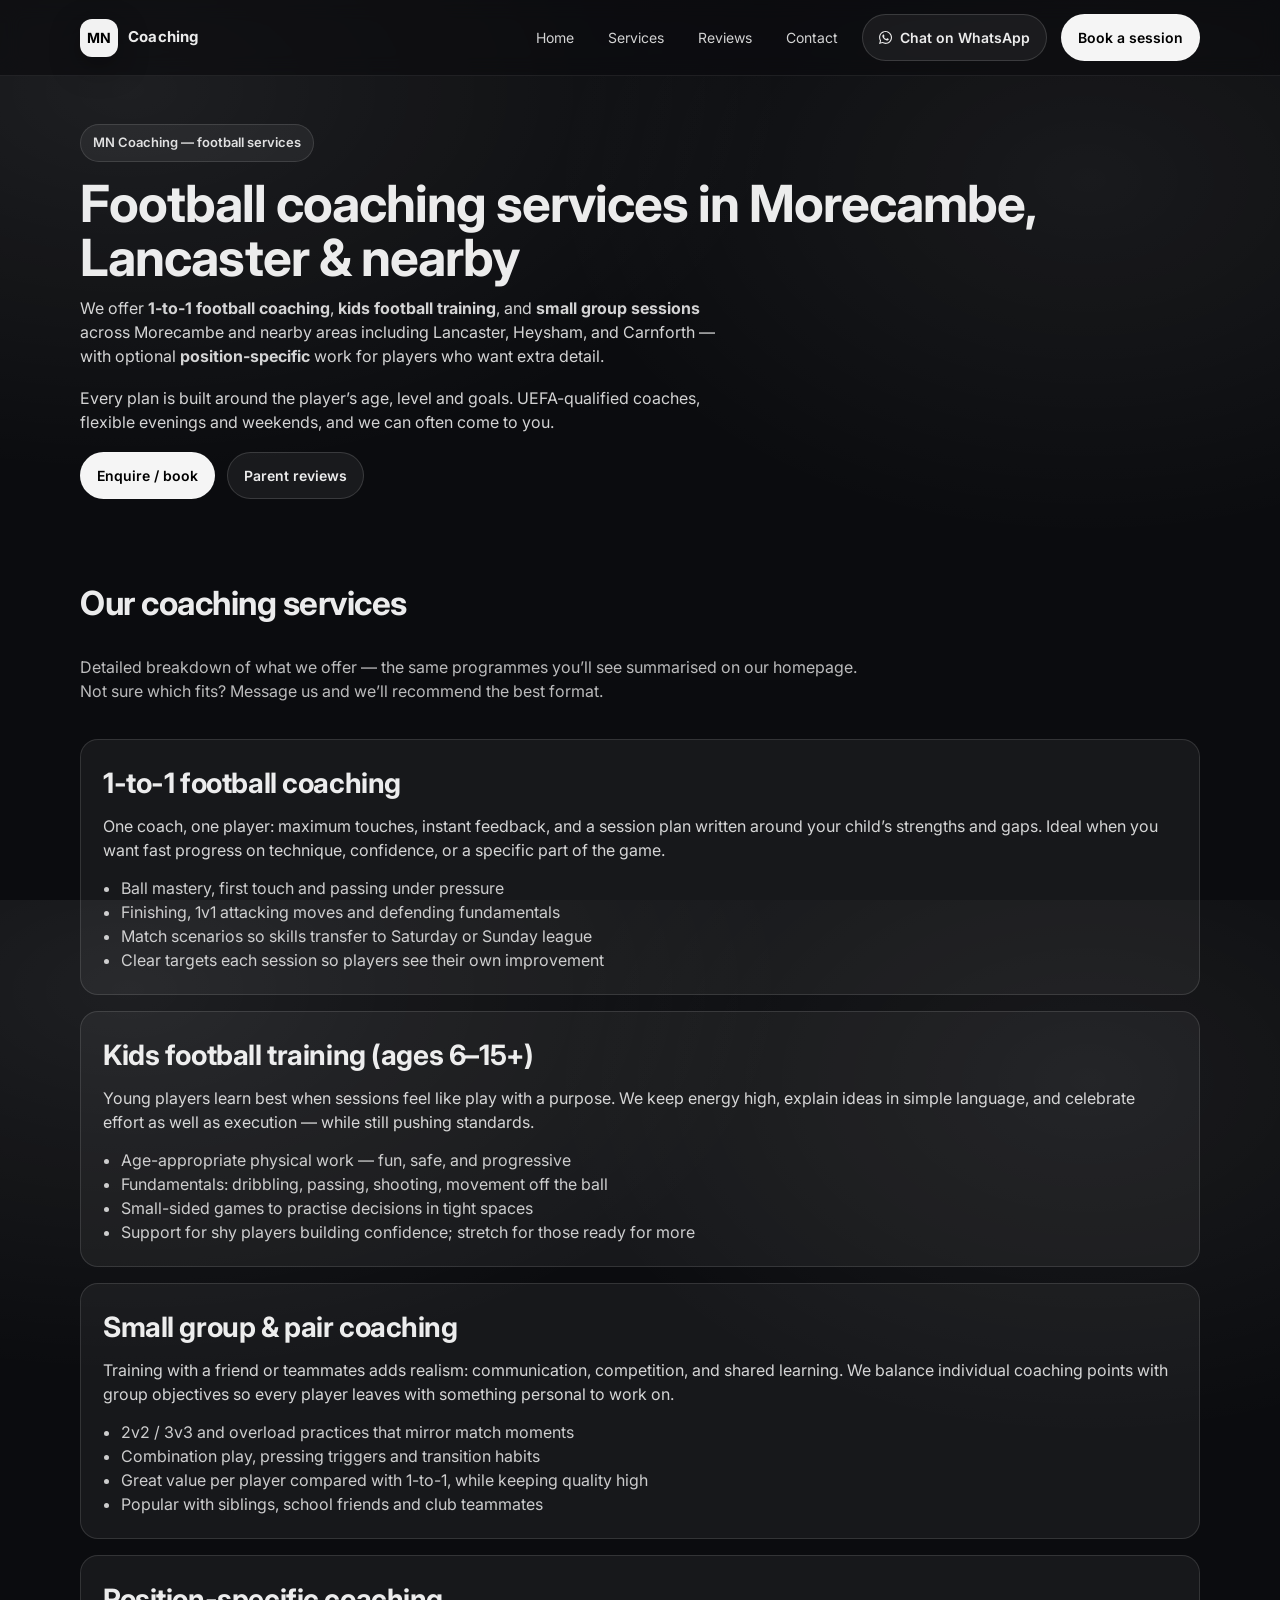
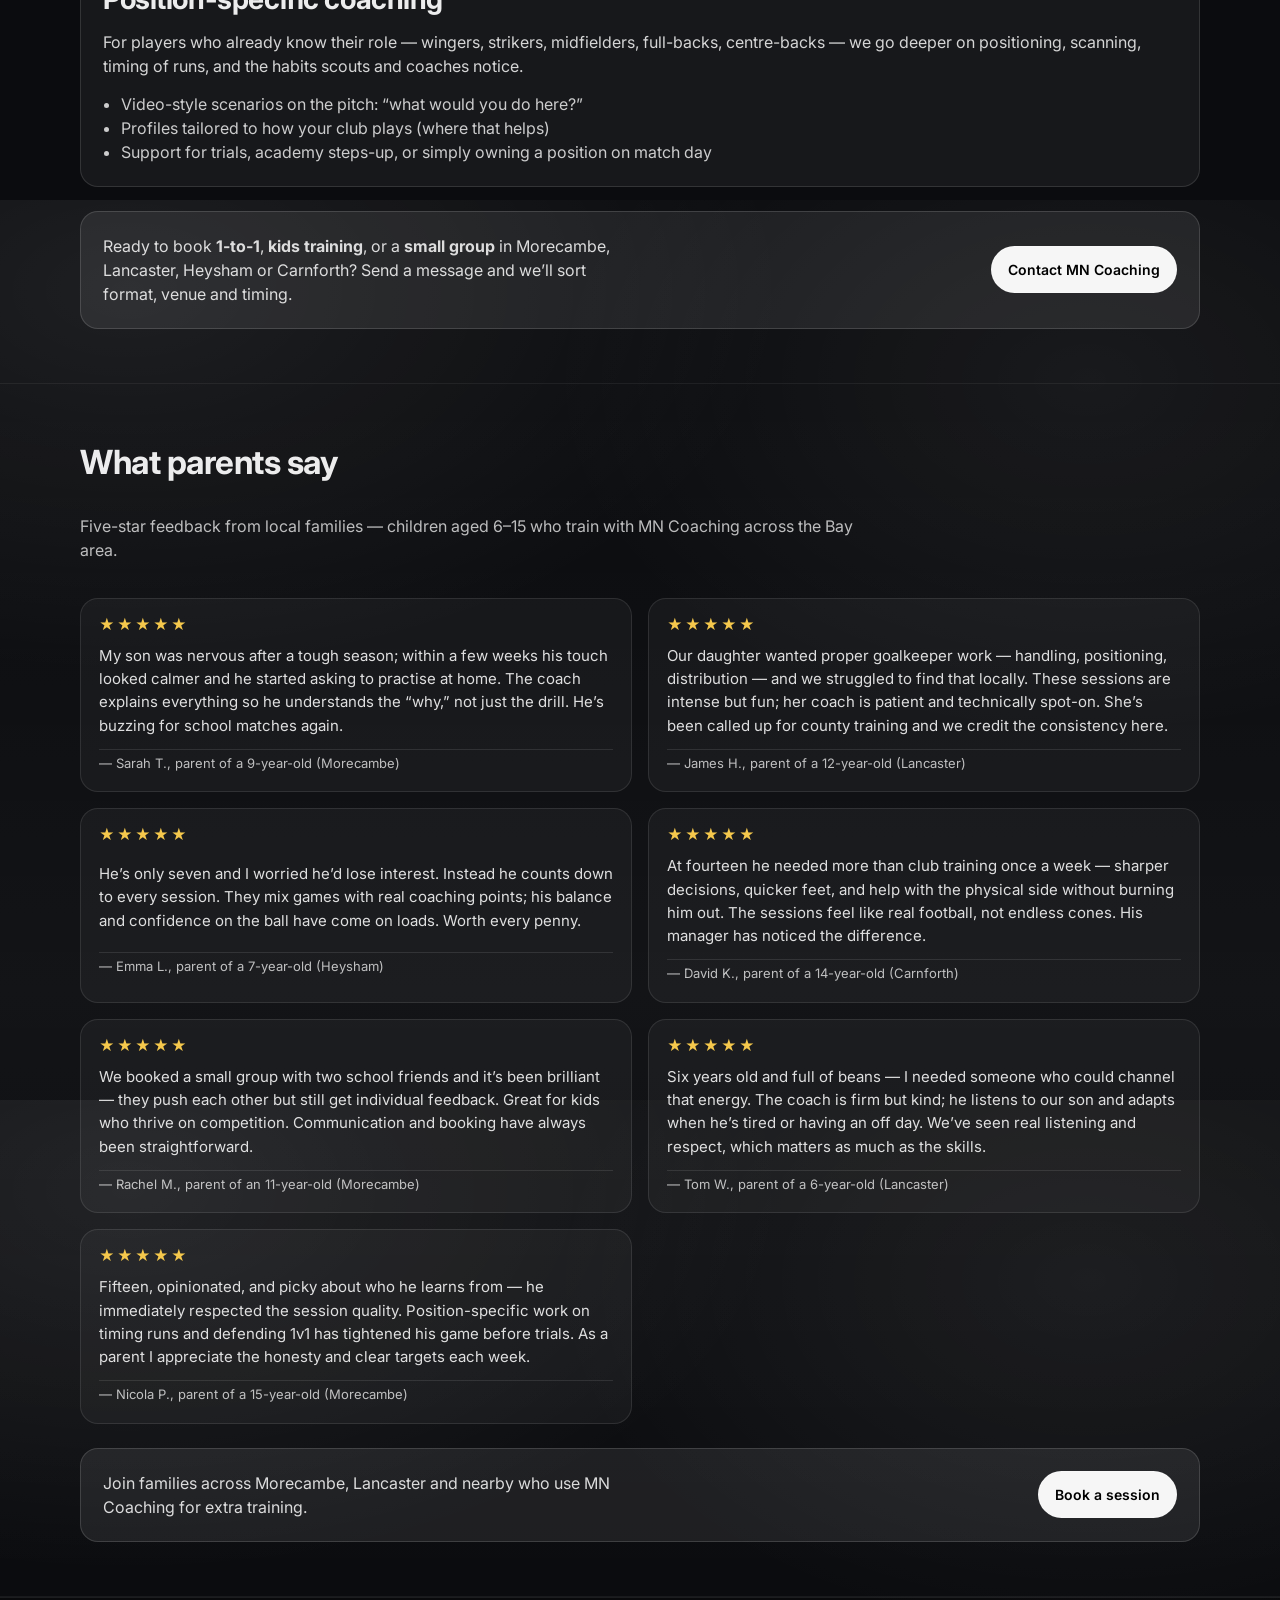
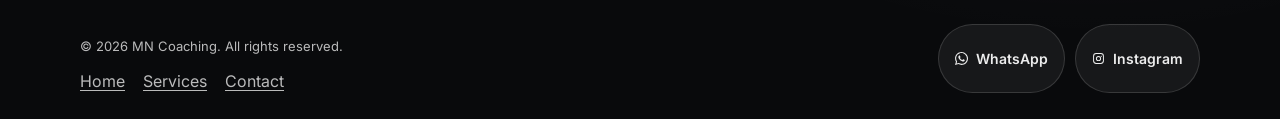
==== services.html @ f40306f7 "Add Google Ads gtag (AW-753350256) to all pages Made-with: Cursor" ====
<!doctype html>
<html lang="en-GB">
  <head>
    <meta charset="UTF-8" />
    <meta name="viewport" content="width=device-width, initial-scale=1" />
    <!-- Google tag (gtag.js) — Google Ads AW-753350256 -->
    <script async src="https://www.googletagmanager.com/gtag/js?id=AW-753350256"></script>
    <script>
      window.dataLayer = window.dataLayer || [];
      function gtag() {
        dataLayer.push(arguments);
      }
      gtag("js", new Date());
      gtag("config", "AW-753350256");
    </script>
    <title>Football Coaching Services | 1-to-1, Kids &amp; Groups | Morecambe &amp; Lancaster | MN Coaching</title>
    <meta
      name="description"
      content="MN Coaching services: 1-to-1 football coaching, kids training, small groups and position-specific sessions in Morecambe, Lancaster, Heysham &amp; Carnforth. UEFA-qualified coaches. Book today."
    />
    <meta name="robots" content="index, follow, max-image-preview:large, max-snippet:-1, max-video-preview:-1" />
    <meta name="author" content="MN Coaching" />
    <meta name="theme-color" content="#0a0a0a" />

    <link rel="canonical" href="https://mncoaching.co.uk/services.html" />

    <meta property="og:type" content="website" />
    <meta property="og:locale" content="en_GB" />
    <meta property="og:site_name" content="MN Coaching" />
    <meta property="og:url" content="https://mncoaching.co.uk/services.html" />
    <meta
      property="og:title"
      content="Football Coaching Services | MN Coaching | Morecambe &amp; Lancaster"
    />
    <meta
      property="og:description"
      content="1-to-1 sessions, kids football training, small groups &amp; position-specific coaching across Lancashire’s Bay area. See services and parent reviews."
    />

    <meta name="twitter:card" content="summary" />
    <meta name="twitter:title" content="Football Coaching Services | MN Coaching" />
    <meta
      name="twitter:description"
      content="Kids coaching, 1-to-1 and group sessions in Morecambe, Lancaster &amp; nearby. Read parent reviews and book."
    />

    <script type="application/ld+json">
      {
        "@context": "https://schema.org",
        "@graph": [
          {
            "@type": "WebSite",
            "@id": "https://mncoaching.co.uk/#website",
            "url": "https://mncoaching.co.uk/",
            "name": "MN Coaching"
          },
          {
            "@type": "WebPage",
            "@id": "https://mncoaching.co.uk/services.html#webpage",
            "url": "https://mncoaching.co.uk/services.html",
            "name": "Football coaching services — MN Coaching",
            "description": "1-to-1 football coaching, kids football training, small group sessions and position-specific development in Morecambe, Lancaster, Heysham, Carnforth and surrounding areas.",
            "isPartOf": { "@id": "https://mncoaching.co.uk/#website" },
            "inLanguage": "en-GB"
          },
          {
            "@type": "BreadcrumbList",
            "@id": "https://mncoaching.co.uk/services.html#breadcrumb",
            "itemListElement": [
              {
                "@type": "ListItem",
                "position": 1,
                "name": "Home",
                "item": "https://mncoaching.co.uk/"
              },
              {
                "@type": "ListItem",
                "position": 2,
                "name": "Services",
                "item": "https://mncoaching.co.uk/services.html"
              }
            ]
          },
          {
            "@type": "ItemList",
            "@id": "https://mncoaching.co.uk/services.html#services-list",
            "name": "MN Coaching football services",
            "itemListElement": [
              {
                "@type": "ListItem",
                "position": 1,
                "item": {
                  "@type": "Service",
                  "name": "1-to-1 football coaching",
                  "description": "Individual sessions focused on technique, confidence and match impact for young players.",
                  "provider": { "@id": "https://mncoaching.co.uk/#localbusiness" },
                  "areaServed": "Morecambe, Lancaster, Heysham, Carnforth and Lancashire"
                }
              },
              {
                "@type": "ListItem",
                "position": 2,
                "item": {
                  "@type": "Service",
                  "name": "Kids football training",
                  "description": "Age-appropriate coaching for children, building fundamentals in a positive environment.",
                  "provider": { "@id": "https://mncoaching.co.uk/#localbusiness" },
                  "areaServed": "Morecambe, Lancaster, Heysham, Carnforth and Lancashire"
                }
              },
              {
                "@type": "ListItem",
                "position": 3,
                "item": {
                  "@type": "Service",
                  "name": "Small group football coaching",
                  "description": "Pairs and small groups for game-realistic practice and shared learning.",
                  "provider": { "@id": "https://mncoaching.co.uk/#localbusiness" },
                  "areaServed": "Morecambe, Lancaster, Heysham, Carnforth and Lancashire"
                }
              },
              {
                "@type": "ListItem",
                "position": 4,
                "item": {
                  "@type": "Service",
                  "name": "Position-specific football coaching",
                  "description": "Focused development for wingers, strikers, midfielders, defenders and full-backs.",
                  "provider": { "@id": "https://mncoaching.co.uk/#localbusiness" },
                  "areaServed": "Morecambe, Lancaster, Heysham, Carnforth and Lancashire"
                }
              }
            ]
          },
          {
            "@type": "LocalBusiness",
            "@id": "https://mncoaching.co.uk/#localbusiness",
            "name": "MN Coaching",
            "url": "https://mncoaching.co.uk/",
            "telephone": "+447943869697"
          }
        ]
      }
    </script>

    <link rel="preconnect" href="https://fonts.googleapis.com" />
    <link rel="preconnect" href="https://fonts.gstatic.com" crossorigin />
    <link
      href="https://fonts.googleapis.com/css2?family=Inter:wght@400;500;600;700&display=swap"
      rel="stylesheet"
    />

    <link rel="stylesheet" href="./styles.css" />
    <link rel="icon" href="data:," />
  </head>
  <body>
    <a class="skip-link" href="#main">Skip to content</a>

    <header class="site-header" data-header>
      <div class="container header-inner">
        <a class="brand" href="index.html" aria-label="MN Coaching home">
          <span class="brand-mark" aria-hidden="true">MN</span>
          <span class="brand-text">Coaching</span>
        </a>

        <nav class="nav" aria-label="Primary">
          <button
            class="nav-toggle"
            type="button"
            aria-controls="primary-nav"
            aria-expanded="false"
            data-nav-toggle
          >
            <span class="nav-toggle-label">Menu</span>
            <span class="nav-toggle-icon" aria-hidden="true"></span>
          </button>

          <div class="nav-panel" id="primary-nav" data-nav-panel>
            <a class="nav-link" href="index.html">Home</a>
            <a class="nav-link" href="#service-one-to-one">Services</a>
            <a class="nav-link" href="#parent-reviews">Reviews</a>
            <a class="nav-link" href="index.html#contact">Contact</a>
            <a
              class="btn btn-ghost btn-icon"
              href="https://wa.me/447943869697"
              target="_blank"
              rel="noopener noreferrer"
              aria-label="Chat on WhatsApp"
            >
              <svg class="icon" viewBox="0 0 24 24" aria-hidden="true" focusable="false">
                <path
                  d="M20.52 3.49A11.86 11.86 0 0 0 12.07 0C5.49 0 .14 5.35.14 11.93c0 2.1.55 4.16 1.6 5.97L0 24l6.27-1.64a11.9 11.9 0 0 0 5.8 1.49h.01c6.58 0 11.93-5.35 11.93-11.93 0-3.19-1.24-6.18-3.49-8.43zm-8.45 18.35h-.01a9.9 9.9 0 0 1-5.04-1.38l-.36-.21-3.72.97.99-3.63-.23-.37a9.9 9.9 0 0 1-1.52-5.28C2.18 6.45 6.6 2.03 12.07 2.03c2.64 0 5.13 1.03 6.99 2.9a9.82 9.82 0 0 1 2.9 7c0 5.47-4.42 9.91-9.89 9.91zm5.43-7.45c-.3-.15-1.77-.87-2.04-.97-.27-.1-.46-.15-.66.15-.2.3-.76.97-.93 1.17-.17.2-.35.22-.65.07-.3-.15-1.24-.46-2.37-1.48-.88-.78-1.47-1.74-1.65-2.03-.17-.3-.02-.46.13-.61.13-.13.3-.35.45-.52.15-.17.2-.3.3-.5.1-.2.05-.37-.02-.52-.07-.15-.66-1.58-.9-2.17-.24-.57-.48-.49-.66-.49h-.56c-.2 0-.52.07-.79.37-.27.3-1.03 1-1.03 2.43 0 1.43 1.05 2.82 1.19 3.02.15.2 2.05 3.13 4.95 4.39.69.3 1.23.48 1.65.61.69.22 1.31.19 1.8.11.55-.08 1.77-.72 2.02-1.42.25-.7.25-1.29.17-1.42-.07-.13-.27-.2-.57-.35z"
                  fill="currentColor"
                />
              </svg>
              Chat on WhatsApp
            </a>
            <a class="btn btn-primary nav-cta" href="index.html#contact">Book a session</a>
          </div>
        </nav>
      </div>
    </header>

    <main id="main">
      <div class="page-hero" id="top">
        <div class="container">
          <p class="eyebrow">MN Coaching — football services</p>
          <h1>Football coaching services in Morecambe, Lancaster &amp; nearby</h1>
          <p class="lead">
            We offer <strong>1-to-1 football coaching</strong>, <strong>kids football training</strong>, and
            <strong>small group sessions</strong> across Morecambe and nearby areas including Lancaster, Heysham, and
            Carnforth — with optional <strong>position-specific</strong> work for players who want extra detail.
          </p>
          <p class="lead">
            Every plan is built around the player’s age, level and goals. UEFA-qualified coaches, flexible evenings and
            weekends, and we can often come to you.
          </p>
          <div class="hero-actions">
            <a class="btn btn-primary" href="index.html#contact">Enquire / book</a>
            <a class="btn btn-ghost" href="#parent-reviews">Parent reviews</a>
          </div>
        </div>
      </div>

      <section class="section" aria-labelledby="services-heading">
        <div class="container">
          <div class="section-head">
            <h2 id="services-heading">Our coaching services</h2>
            <p class="muted">
              Detailed breakdown of what we offer — the same programmes you’ll see summarised on our
              <a href="index.html">homepage</a>. Not sure which fits? Message us and we’ll recommend the best format.
            </p>
          </div>

          <article class="service-detail" id="service-one-to-one">
            <h2>1-to-1 football coaching</h2>
            <p class="lede">
              One coach, one player: maximum touches, instant feedback, and a session plan written around your child’s
              strengths and gaps. Ideal when you want fast progress on technique, confidence, or a specific part of the
              game.
            </p>
            <ul class="bullets">
              <li>Ball mastery, first touch and passing under pressure</li>
              <li>Finishing, 1v1 attacking moves and defending fundamentals</li>
              <li>Match scenarios so skills transfer to Saturday or Sunday league</li>
              <li>Clear targets each session so players see their own improvement</li>
            </ul>
          </article>

          <article class="service-detail" id="service-kids">
            <h2>Kids football training (ages 6–15+)</h2>
            <p class="lede">
              Young players learn best when sessions feel like play with a purpose. We keep energy high, explain ideas in
              simple language, and celebrate effort as well as execution — while still pushing standards.
            </p>
            <ul class="bullets">
              <li>Age-appropriate physical work — fun, safe, and progressive</li>
              <li>Fundamentals: dribbling, passing, shooting, movement off the ball</li>
              <li>Small-sided games to practise decisions in tight spaces</li>
              <li>Support for shy players building confidence; stretch for those ready for more</li>
            </ul>
          </article>

          <article class="service-detail" id="service-groups">
            <h2>Small group &amp; pair coaching</h2>
            <p class="lede">
              Training with a friend or teammates adds realism: communication, competition, and shared learning. We
              balance individual coaching points with group objectives so every player leaves with something personal to
              work on.
            </p>
            <ul class="bullets">
              <li>2v2 / 3v3 and overload practices that mirror match moments</li>
              <li>Combination play, pressing triggers and transition habits</li>
              <li>Great value per player compared with 1-to-1, while keeping quality high</li>
              <li>Popular with siblings, school friends and club teammates</li>
            </ul>
          </article>

          <article class="service-detail" id="service-position">
            <h2>Position-specific coaching</h2>
            <p class="lede">
              For players who already know their role — wingers, strikers, midfielders, full-backs, centre-backs — we go
              deeper on positioning, scanning, timing of runs, and the habits scouts and coaches notice.
            </p>
            <ul class="bullets">
              <li>Video-style scenarios on the pitch: “what would you do here?”</li>
              <li>Profiles tailored to how your club plays (where that helps)</li>
              <li>Support for trials, academy steps-up, or simply owning a position on match day</li>
            </ul>
          </article>

          <div class="cta-banner">
            <p>
              Ready to book <strong>1-to-1</strong>, <strong>kids training</strong>, or a <strong>small group</strong> in
              Morecambe, Lancaster, Heysham or Carnforth? Send a message and we’ll sort format, venue and timing.
            </p>
            <a class="btn btn-primary" href="index.html#contact">Contact MN Coaching</a>
          </div>
        </div>
      </section>

      <section class="section section-alt" id="parent-reviews" aria-labelledby="reviews-heading">
        <div class="container">
          <div class="section-head">
            <h2 id="reviews-heading">What parents say</h2>
            <p class="muted">
              Five-star feedback from local families — children aged 6–15 who train with MN Coaching across the Bay area.
            </p>
          </div>

          <div class="review-grid">
            <blockquote class="review-card">
              <p class="stars" aria-label="5 out of 5 stars">★★★★★</p>
              <p class="review-text">
                My son was nervous after a tough season; within a few weeks his touch looked calmer and he started asking
                to practise at home. The coach explains everything so he understands the “why,” not just the drill.
                He’s buzzing for school matches again.
              </p>
              <footer>— Sarah T., parent of a 9-year-old (Morecambe)</footer>
            </blockquote>

            <blockquote class="review-card">
              <p class="stars" aria-label="5 out of 5 stars">★★★★★</p>
              <p class="review-text">
                Our daughter wanted proper goalkeeper work — handling, positioning, distribution — and we struggled to
                find that locally. These sessions are intense but fun; her coach is patient and technically spot-on.
                She’s been called up for county training and we credit the consistency here.
              </p>
              <footer>— James H., parent of a 12-year-old (Lancaster)</footer>
            </blockquote>

            <blockquote class="review-card">
              <p class="stars" aria-label="5 out of 5 stars">★★★★★</p>
              <p class="review-text">
                He’s only seven and I worried he’d lose interest. Instead he counts down to every session. They mix games
                with real coaching points; his balance and confidence on the ball have come on loads. Worth every penny.
              </p>
              <footer>— Emma L., parent of a 7-year-old (Heysham)</footer>
            </blockquote>

            <blockquote class="review-card">
              <p class="stars" aria-label="5 out of 5 stars">★★★★★</p>
              <p class="review-text">
                At fourteen he needed more than club training once a week — sharper decisions, quicker feet, and help
                with the physical side without burning him out. The sessions feel like real football, not endless cones.
                His manager has noticed the difference.
              </p>
              <footer>— David K., parent of a 14-year-old (Carnforth)</footer>
            </blockquote>

            <blockquote class="review-card">
              <p class="stars" aria-label="5 out of 5 stars">★★★★★</p>
              <p class="review-text">
                We booked a small group with two school friends and it’s been brilliant — they push each other but still
                get individual feedback. Great for kids who thrive on competition. Communication and booking have always
                been straightforward.
              </p>
              <footer>— Rachel M., parent of an 11-year-old (Morecambe)</footer>
            </blockquote>

            <blockquote class="review-card">
              <p class="stars" aria-label="5 out of 5 stars">★★★★★</p>
              <p class="review-text">
                Six years old and full of beans — I needed someone who could channel that energy. The coach is firm but
                kind; he listens to our son and adapts when he’s tired or having an off day. We’ve seen real listening
                and respect, which matters as much as the skills.
              </p>
              <footer>— Tom W., parent of a 6-year-old (Lancaster)</footer>
            </blockquote>

            <blockquote class="review-card">
              <p class="stars" aria-label="5 out of 5 stars">★★★★★</p>
              <p class="review-text">
                Fifteen, opinionated, and picky about who he learns from — he immediately respected the session quality.
                Position-specific work on timing runs and defending 1v1 has tightened his game before trials. As a parent
                I appreciate the honesty and clear targets each week.
              </p>
              <footer>— Nicola P., parent of a 15-year-old (Morecambe)</footer>
            </blockquote>
          </div>

          <div class="cta-banner">
            <p>Join families across Morecambe, Lancaster and nearby who use MN Coaching for extra training.</p>
            <a class="btn btn-primary" href="index.html#contact">Book a session</a>
          </div>
        </div>
      </section>
    </main>

    <footer class="site-footer">
      <div class="container footer-inner">
        <div>
          <p class="small muted">© <span id="year"></span> MN Coaching. All rights reserved.</p>
          <nav class="footer-links" aria-label="Footer">
            <a href="index.html">Home</a>
            <a href="services.html">Services</a>
            <a href="index.html#contact">Contact</a>
          </nav>
        </div>
        <div class="footer-social">
          <a
            class="btn btn-ghost btn-icon"
            href="https://wa.me/447943869697"
            target="_blank"
            rel="noopener noreferrer"
            aria-label="Message MN Coaching on WhatsApp"
          >
            <svg class="icon" viewBox="0 0 24 24" aria-hidden="true" focusable="false">
              <path
                d="M20.52 3.49A11.86 11.86 0 0 0 12.07 0C5.49 0 .14 5.35.14 11.93c0 2.1.55 4.16 1.6 5.97L0 24l6.27-1.64a11.9 11.9 0 0 0 5.8 1.49h.01c6.58 0 11.93-5.35 11.93-11.93 0-3.19-1.24-6.18-3.49-8.43zm-8.45 18.35h-.01a9.9 9.9 0 0 1-5.04-1.38l-.36-.21-3.72.97.99-3.63-.23-.37a9.9 9.9 0 0 1-1.52-5.28C2.18 6.45 6.6 2.03 12.07 2.03c2.64 0 5.13 1.03 6.99 2.9a9.82 9.82 0 0 1 2.9 7c0 5.47-4.42 9.91-9.89 9.91zm5.43-7.45c-.3-.15-1.77-.87-2.04-.97-.27-.1-.46-.15-.66.15-.2.3-.76.97-.93 1.17-.17.2-.35.22-.65.07-.3-.15-1.24-.46-2.37-1.48-.88-.78-1.47-1.74-1.65-2.03-.17-.3-.02-.46.13-.61.13-.13.3-.35.45-.52.15-.17.2-.3.3-.5.1-.2.05-.37-.02-.52-.07-.15-.66-1.58-.9-2.17-.24-.57-.48-.49-.66-.49h-.56c-.2 0-.52.07-.79.37-.27.3-1.03 1-1.03 2.43 0 1.43 1.05 2.82 1.19 3.02.15.2 2.05 3.13 4.95 4.39.69.3 1.23.48 1.65.61.69.22 1.31.19 1.8.11.55-.08 1.77-.72 2.02-1.42.25-.7.25-1.29.17-1.42-.07-.13-.27-.2-.57-.35z"
                fill="currentColor"
              />
            </svg>
            WhatsApp
          </a>
          <a
            class="btn btn-ghost btn-icon"
            href="https://instagram.com/MN_Football_coaching"
            target="_blank"
            rel="noopener noreferrer"
            aria-label="View MN Coaching Instagram profile"
          >
            <svg class="icon" viewBox="0 0 24 24" aria-hidden="true" focusable="false">
              <path
                d="M7.75 2h8.5A5.76 5.76 0 0 1 22 7.75v8.5A5.76 5.76 0 0 1 16.25 22h-8.5A5.76 5.76 0 0 1 2 16.25v-8.5A5.76 5.76 0 0 1 7.75 2zm0 1.8A3.95 3.95 0 0 0 3.8 7.75v8.5a3.95 3.95 0 0 0 3.95 3.95h8.5a3.95 3.95 0 0 0 3.95-3.95v-8.5a3.95 3.95 0 0 0-3.95-3.95h-8.5zM12 7.2A4.8 4.8 0 1 1 7.2 12 4.81 4.81 0 0 1 12 7.2zm0 1.8A3 3 0 1 0 15 12a3 3 0 0 0-3-3zm5.22-2.3a1.14 1.14 0 1 1-1.14 1.14 1.14 1.14 0 0 1 1.14-1.14z"
                fill="currentColor"
              />
            </svg>
            Instagram
          </a>
        </div>
      </div>
    </footer>

    <script src="./script.js" defer></script>
  </body>
</html>
---- styles.css ----
/* MN Coaching - modern black/white UI */

:root {
  --bg: #0b0c0f;
  --panel: rgba(255, 255, 255, 0.06);
  --panel-2: rgba(255, 255, 255, 0.08);
  --text: rgba(255, 255, 255, 0.92);
  --muted: rgba(255, 255, 255, 0.72);
  --soft: rgba(255, 255, 255, 0.12);
  --hard: rgba(255, 255, 255, 0.18);
  --shadow: 0 18px 55px rgba(0, 0, 0, 0.45);
  --radius: 18px;
  --radius-sm: 12px;
  --container: 1120px;
  --ring: 0 0 0 4px rgba(255, 255, 255, 0.16);
}

*,
*::before,
*::after {
  box-sizing: border-box;
}

html,
body {
  height: 100%;
}

body {
  margin: 0;
  font-family: Inter, system-ui, -apple-system, Segoe UI, Roboto, Arial, sans-serif;
  color: var(--text);
  background: radial-gradient(1200px 700px at 10% 10%, rgba(255, 255, 255, 0.08), transparent 55%),
    radial-gradient(900px 600px at 85% 20%, rgba(255, 255, 255, 0.06), transparent 60%), var(--bg);
  line-height: 1.5;
}

a {
  color: inherit;
  text-decoration: none;
}

.container {
  width: min(var(--container), calc(100% - 40px));
  margin: 0 auto;
}

.skip-link {
  position: absolute;
  left: -9999px;
  top: 10px;
  padding: 10px 12px;
  border-radius: 10px;
  background: #fff;
  color: #000;
  z-index: 999;
}
.skip-link:focus {
  left: 12px;
}

.site-header {
  position: sticky;
  top: 0;
  z-index: 50;
  backdrop-filter: blur(10px);
  background: rgba(11, 12, 15, 0.65);
  border-bottom: 1px solid rgba(255, 255, 255, 0.08);
}

.header-inner {
  display: flex;
  align-items: center;
  justify-content: space-between;
  gap: 16px;
  padding: 14px 0;
}

.brand {
  display: inline-flex;
  align-items: center;
  gap: 10px;
  font-weight: 700;
  letter-spacing: 0.2px;
}

.brand-mark {
  display: grid;
  place-items: center;
  width: 38px;
  height: 38px;
  border-radius: 12px;
  background: rgba(255, 255, 255, 0.95);
  color: #000;
  font-size: 14px;
  box-shadow: 0 10px 30px rgba(0, 0, 0, 0.35);
}

.brand-text {
  font-size: 15px;
  color: rgba(255, 255, 255, 0.92);
}

.nav {
  display: flex;
  align-items: center;
  gap: 12px;
}

.nav-toggle {
  display: none;
  align-items: center;
  justify-content: center;
  gap: 10px;
  border: 1px solid rgba(255, 255, 255, 0.14);
  background: rgba(255, 255, 255, 0.06);
  color: var(--text);
  border-radius: 999px;
  padding: 10px 12px;
  cursor: pointer;
}

.nav-toggle:focus-visible {
  outline: none;
  box-shadow: var(--ring);
}

.nav-toggle-icon {
  width: 18px;
  height: 12px;
  position: relative;
  display: inline-block;
}
.nav-toggle-icon::before,
.nav-toggle-icon::after,
.nav-toggle-icon {
  background: transparent;
}
.nav-toggle-icon::before,
.nav-toggle-icon::after {
  content: "";
  position: absolute;
  left: 0;
  right: 0;
  height: 2px;
  background: rgba(255, 255, 255, 0.9);
  border-radius: 999px;
}
.nav-toggle-icon::before {
  top: 0;
}
.nav-toggle-icon::after {
  bottom: 0;
}

.nav-panel {
  display: flex;
  align-items: center;
  gap: 14px;
}

.nav-link {
  font-size: 14px;
  color: rgba(255, 255, 255, 0.82);
  padding: 10px 10px;
  border-radius: 999px;
}
.nav-link:hover {
  background: rgba(255, 255, 255, 0.06);
}
.nav-link:focus-visible {
  outline: none;
  box-shadow: var(--ring);
}

.btn {
  display: inline-flex;
  align-items: center;
  justify-content: center;
  border-radius: 999px;
  padding: 12px 16px;
  font-weight: 600;
  font-size: 14px;
  border: 1px solid transparent;
  cursor: pointer;
  transition: transform 120ms ease, background 120ms ease, border-color 120ms ease;
  white-space: nowrap;
}
.btn:active {
  transform: translateY(1px);
}
.btn:focus-visible {
  outline: none;
  box-shadow: var(--ring);
}

.btn-primary {
  background: rgba(255, 255, 255, 0.96);
  color: #000;
  border-color: rgba(255, 255, 255, 0.2);
}
.btn-primary:hover {
  background: rgba(255, 255, 255, 0.9);
}

.btn-ghost {
  background: rgba(255, 255, 255, 0.06);
  border-color: rgba(255, 255, 255, 0.14);
  color: rgba(255, 255, 255, 0.92);
}
.btn-ghost:hover {
  background: rgba(255, 255, 255, 0.09);
}

.btn-icon {
  gap: 8px;
}

.icon {
  width: 13px;
  height: 13px;
  max-width: 13px;
  max-height: 13px;
  flex: 0 0 13px;
  display: block;
  flex-shrink: 0;
}

.hero {
  padding: 72px 0 22px;
}

.hero-grid {
  display: grid;
  grid-template-columns: 1.3fr 0.9fr;
  gap: 26px;
  align-items: start;
}

.eyebrow {
  display: inline-flex;
  gap: 10px;
  align-items: center;
  padding: 8px 12px;
  border-radius: 999px;
  background: rgba(255, 255, 255, 0.06);
  border: 1px solid rgba(255, 255, 255, 0.12);
  color: rgba(255, 255, 255, 0.86);
  font-weight: 600;
  font-size: 13px;
  margin: 0 0 14px;
}

h1 {
  font-size: clamp(34px, 4vw, 54px);
  line-height: 1.06;
  margin: 0 0 14px;
  letter-spacing: -0.02em;
}

h2 {
  font-size: clamp(26px, 2.6vw, 34px);
  margin: 0;
  letter-spacing: -0.015em;
}

h3 {
  font-size: 18px;
  margin: 0 0 10px;
}

.lead {
  margin: 0 0 18px;
  color: rgba(255, 255, 255, 0.82);
  font-size: 16px;
}

.hero-actions {
  display: flex;
  flex-wrap: wrap;
  gap: 12px;
  margin: 18px 0 18px;
}

.hero-badges {
  list-style: none;
  padding: 0;
  margin: 10px 0 0;
  display: flex;
  flex-wrap: wrap;
  gap: 10px;
}

.badge {
  padding: 8px 10px;
  border-radius: 999px;
  background: rgba(255, 255, 255, 0.05);
  border: 1px solid rgba(255, 255, 255, 0.12);
  color: rgba(255, 255, 255, 0.84);
  font-size: 13px;
}

.hero-card {
  position: sticky;
  top: 88px;
}

.section {
  padding: 54px 0;
}

.section-alt {
  background: linear-gradient(180deg, transparent, rgba(255, 255, 255, 0.03), transparent);
  border-top: 1px solid rgba(255, 255, 255, 0.06);
  border-bottom: 1px solid rgba(255, 255, 255, 0.06);
}

.section-head {
  display: grid;
  gap: 10px;
  margin-bottom: 20px;
  max-width: 78ch;
}

.muted {
  color: var(--muted);
}

.small {
  font-size: 13px;
}

.center {
  text-align: center;
}

.reviews-crosslink {
  margin-top: 18px;
}

.grid-3 {
  display: grid;
  grid-template-columns: repeat(3, 1fr);
  gap: 16px;
}
.grid-2 {
  display: grid;
  grid-template-columns: repeat(2, 1fr);
  gap: 16px;
}

.card {
  border-radius: var(--radius);
  padding: 18px;
  background: rgba(255, 255, 255, 0.06);
  border: 1px solid rgba(255, 255, 255, 0.12);
  box-shadow: var(--shadow);
}

.card-title {
  margin: 0 0 10px;
}

.feature {
  border-radius: var(--radius);
  padding: 18px;
  background: rgba(255, 255, 255, 0.04);
  border: 1px solid rgba(255, 255, 255, 0.1);
  min-height: 100%;
}

.bullets,
.checklist {
  padding-left: 18px;
  margin: 10px 0 0;
  color: rgba(255, 255, 255, 0.78);
}

.checklist {
  list-style: none;
  padding-left: 0;
  margin-top: 12px;
}
.checklist li {
  position: relative;
  padding-left: 26px;
  margin: 10px 0;
}
.checklist li::before {
  content: "";
  position: absolute;
  left: 0;
  top: 7px;
  width: 14px;
  height: 14px;
  border-radius: 5px;
  background: rgba(255, 255, 255, 0.92);
  box-shadow: 0 8px 18px rgba(0, 0, 0, 0.25);
}

.divider {
  height: 1px;
  background: rgba(255, 255, 255, 0.12);
  margin: 14px 0;
}

.split {
  display: grid;
  grid-template-columns: 1.1fr 0.9fr;
  gap: 18px;
  align-items: start;
}

.stats {
  display: grid;
  grid-template-columns: repeat(3, 1fr);
  gap: 10px;
  margin-top: 14px;
}
.stat {
  border-radius: var(--radius-sm);
  padding: 12px;
  border: 1px solid rgba(255, 255, 255, 0.12);
  background: rgba(255, 255, 255, 0.04);
}
.stat-number {
  font-weight: 800;
  letter-spacing: -0.01em;
  font-size: 18px;
}
.stat-label {
  font-size: 13px;
  color: rgba(255, 255, 255, 0.72);
  margin-top: 4px;
}

.price {
  position: relative;
}

.pill {
  position: absolute;
  top: 14px;
  right: 14px;
  padding: 6px 10px;
  border-radius: 999px;
  font-size: 12px;
  font-weight: 700;
  background: rgba(255, 255, 255, 0.95);
  color: #000;
}

.highlight {
  background: rgba(255, 255, 255, 0.08);
  border-color: rgba(255, 255, 255, 0.16);
}

.form {
  display: grid;
  grid-template-columns: 1fr 1fr;
  gap: 12px;
}
.field {
  display: grid;
  gap: 8px;
}
.field.full {
  grid-column: 1 / -1;
}
label {
  font-size: 13px;
  color: rgba(255, 255, 255, 0.8);
}
input,
select,
textarea {
  width: 100%;
  border-radius: 14px;
  border: 1px solid rgba(255, 255, 255, 0.14);
  background: rgba(0, 0, 0, 0.2);
  color: rgba(255, 255, 255, 0.92);
  padding: 12px 12px;
  font: inherit;
}
textarea {
  resize: vertical;
  min-height: 120px;
}
input:focus-visible,
select:focus-visible,
textarea:focus-visible {
  outline: none;
  box-shadow: var(--ring);
}

.form-actions {
  display: grid;
  gap: 10px;
  align-items: start;
}

.social-links {
  display: grid;
  gap: 10px;
}

.social-links .btn {
  width: 100%;
}

.site-footer {
  border-top: 1px solid rgba(255, 255, 255, 0.08);
  padding: 26px 0;
  background: rgba(0, 0, 0, 0.18);
}
.footer-inner {
  display: flex;
  justify-content: space-between;
  gap: 14px;
  flex-wrap: wrap;
}

.footer-social {
  display: flex;
  gap: 10px;
  flex-wrap: wrap;
}

.footer-links {
  display: flex;
  flex-wrap: wrap;
  gap: 12px 18px;
  align-items: center;
}

.footer-links a {
  color: rgba(255, 255, 255, 0.72);
  text-decoration: underline;
  text-underline-offset: 3px;
}
.footer-links a:hover {
  color: rgba(255, 255, 255, 0.92);
}

.page-hero {
  padding: 48px 0 8px;
}
.page-hero h1 {
  margin-bottom: 12px;
}
.page-hero .lead {
  max-width: 65ch;
}

.review-grid {
  display: grid;
  grid-template-columns: repeat(2, 1fr);
  gap: 16px;
  margin-top: 8px;
}

.review-card {
  margin: 0;
  border-radius: var(--radius);
  padding: 18px;
  background: rgba(255, 255, 255, 0.04);
  border: 1px solid rgba(255, 255, 255, 0.1);
  display: grid;
  gap: 12px;
  min-height: 100%;
}

.review-card .review-text {
  margin: 0;
  color: rgba(255, 255, 255, 0.86);
  font-size: 15px;
  line-height: 1.55;
}

.review-card footer {
  margin: 0;
  padding-top: 4px;
  border-top: 1px solid rgba(255, 255, 255, 0.1);
  font-size: 13px;
  color: var(--muted);
  font-style: normal;
}

.stars {
  margin: 0;
  letter-spacing: 2px;
  font-size: 15px;
  line-height: 1;
  color: #f5c84c;
}

.service-detail {
  border-radius: var(--radius);
  padding: 22px;
  background: rgba(255, 255, 255, 0.05);
  border: 1px solid rgba(255, 255, 255, 0.12);
  margin-bottom: 16px;
}
.service-detail:last-child {
  margin-bottom: 0;
}
.service-detail h2 {
  margin-bottom: 10px;
  font-size: clamp(22px, 2.2vw, 28px);
}
.service-detail .lede {
  margin: 0 0 14px;
  color: rgba(255, 255, 255, 0.82);
  font-size: 16px;
}
.service-detail .bullets {
  margin-top: 8px;
}

.cta-banner {
  border-radius: var(--radius);
  padding: 22px;
  background: rgba(255, 255, 255, 0.08);
  border: 1px solid rgba(255, 255, 255, 0.14);
  display: flex;
  flex-wrap: wrap;
  align-items: center;
  justify-content: space-between;
  gap: 16px;
  margin-top: 24px;
}
.cta-banner p {
  margin: 0;
  max-width: 52ch;
  color: rgba(255, 255, 255, 0.84);
}

/* Mobile nav */
@media (max-width: 880px) {
  .hero-grid {
    grid-template-columns: 1fr;
  }
  .hero-card {
    position: static;
  }
  .split {
    grid-template-columns: 1fr;
  }
  .grid-3 {
    grid-template-columns: 1fr;
  }
  .grid-2 {
    grid-template-columns: 1fr;
  }

  .review-grid {
    grid-template-columns: 1fr;
  }

  .nav-toggle {
    display: inline-flex;
  }

  .nav-panel {
    position: absolute;
    right: 20px;
    top: 62px;
    width: min(360px, calc(100vw - 40px));
    display: grid;
    gap: 6px;
    padding: 12px;
    border-radius: 18px;
    background: rgba(11, 12, 15, 0.92);
    border: 1px solid rgba(255, 255, 255, 0.12);
    box-shadow: var(--shadow);
    transform-origin: top right;
    transform: scale(0.98);
    opacity: 0;
    pointer-events: none;
    transition: opacity 120ms ease, transform 120ms ease;
  }

  .nav[data-open="true"] .nav-panel {
    opacity: 1;
    pointer-events: auto;
    transform: scale(1);
  }

  .nav-cta {
    margin-top: 6px;
  }
}
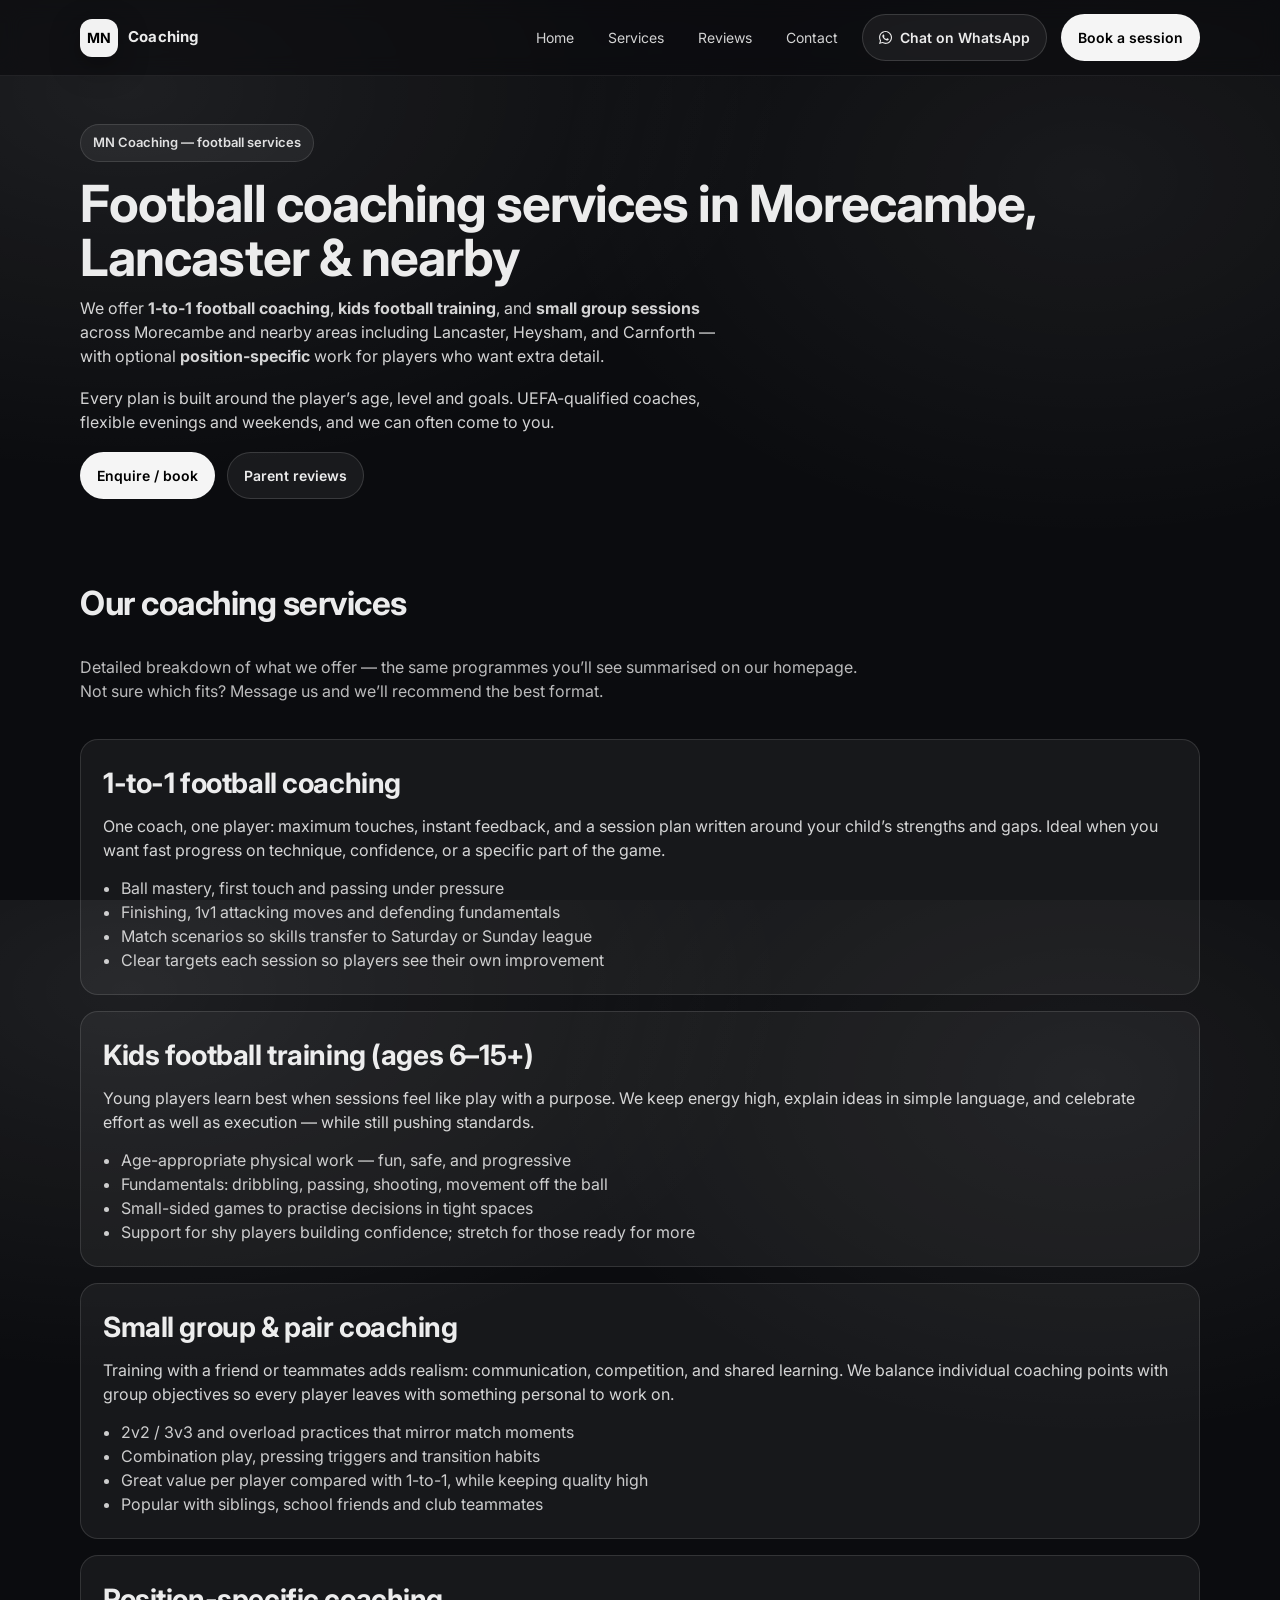
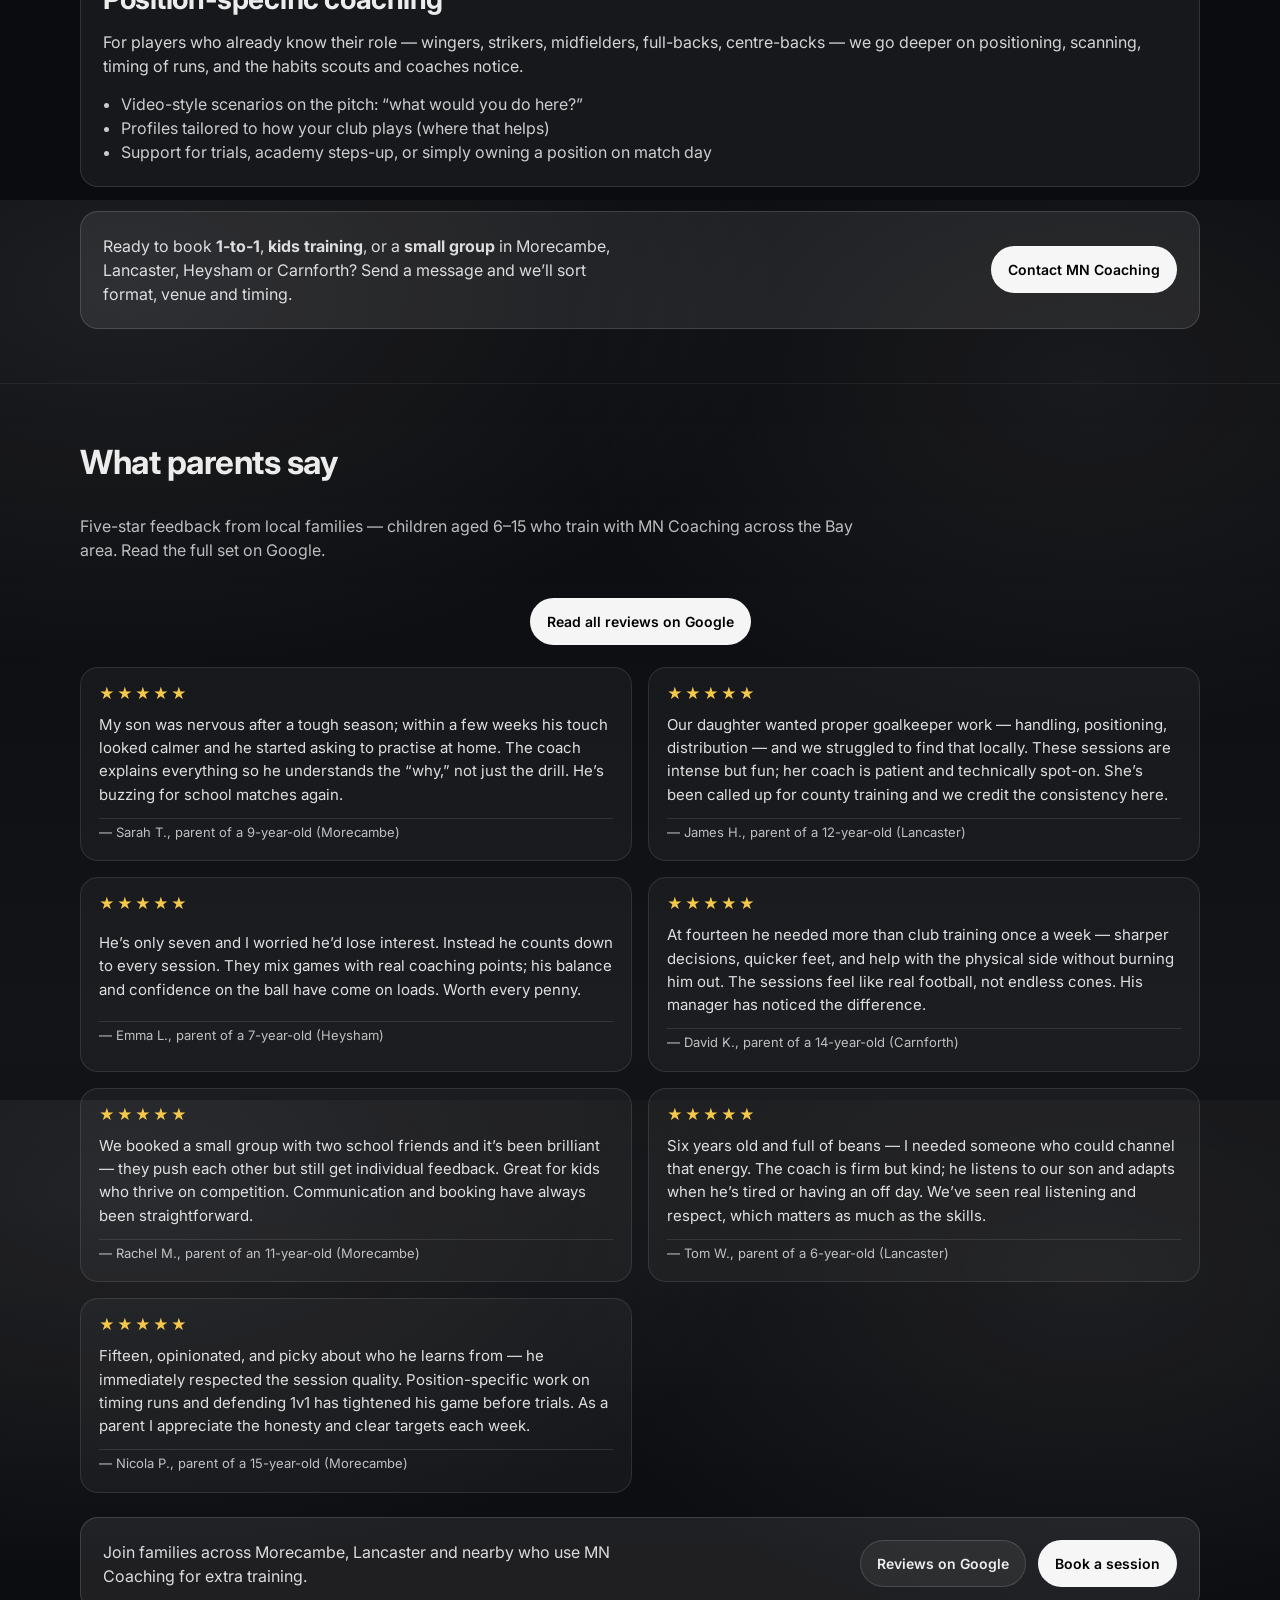
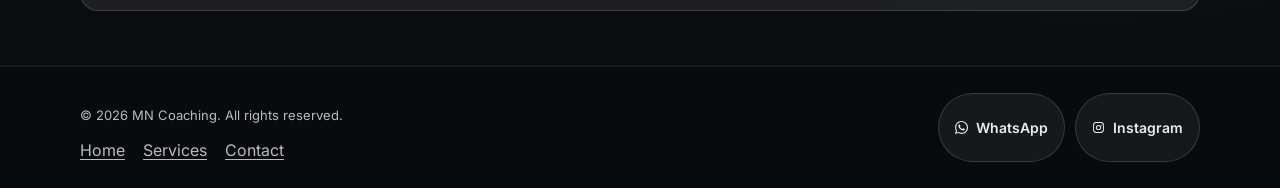
==== commit 002be8e2: "Link review sections to Google reviews (share link) Made-with: Cursor" ====
--- a/services.html
+++ b/services.html
@@ -4,6 +4,8 @@
     <meta charset="UTF-8" />
     <meta name="viewport" content="width=device-width, initial-scale=1" />
     <!-- Google tag (gtag.js) — Google Ads AW-753350256 -->
+    <link rel="preconnect" href="https://www.googletagmanager.com" />
+    <link rel="preconnect" href="https://www.google-analytics.com" />
     <script async src="https://www.googletagmanager.com/gtag/js?id=AW-753350256"></script>
     <script>
       window.dataLayer = window.dataLayer || [];
@@ -305,8 +307,18 @@
             <h2 id="reviews-heading">What parents say</h2>
             <p class="muted">
               Five-star feedback from local families — children aged 6–15 who train with MN Coaching across the Bay area.
-            </p>
-          </div>
+              Read the full set on Google.
+            </p>
+          </div>
+
+          <p class="center reviews-google-cta">
+            <a
+              class="btn btn-primary"
+              href="https://share.google/KTumyRETgQPmJB51i"
+              target="_blank"
+              rel="noopener noreferrer"
+              >Read all reviews on Google</a>
+          </p>
 
           <div class="review-grid">
             <blockquote class="review-card">
@@ -381,7 +393,15 @@
 
           <div class="cta-banner">
             <p>Join families across Morecambe, Lancaster and nearby who use MN Coaching for extra training.</p>
-            <a class="btn btn-primary" href="index.html#contact">Book a session</a>
+            <div class="cta-banner-actions">
+              <a
+                class="btn btn-ghost"
+                href="https://share.google/KTumyRETgQPmJB51i"
+                target="_blank"
+                rel="noopener noreferrer"
+                >Reviews on Google</a>
+              <a class="btn btn-primary" href="index.html#contact">Book a session</a>
+            </div>
           </div>
         </div>
       </section>
--- a/styles.css
+++ b/styles.css
@@ -336,6 +336,17 @@
 
 .reviews-crosslink {
   margin-top: 18px;
+}
+
+.reviews-google-cta {
+  margin: 0 0 22px;
+}
+
+.cta-banner-actions {
+  display: flex;
+  flex-wrap: wrap;
+  gap: 12px;
+  align-items: center;
 }
 
 .grid-3 {
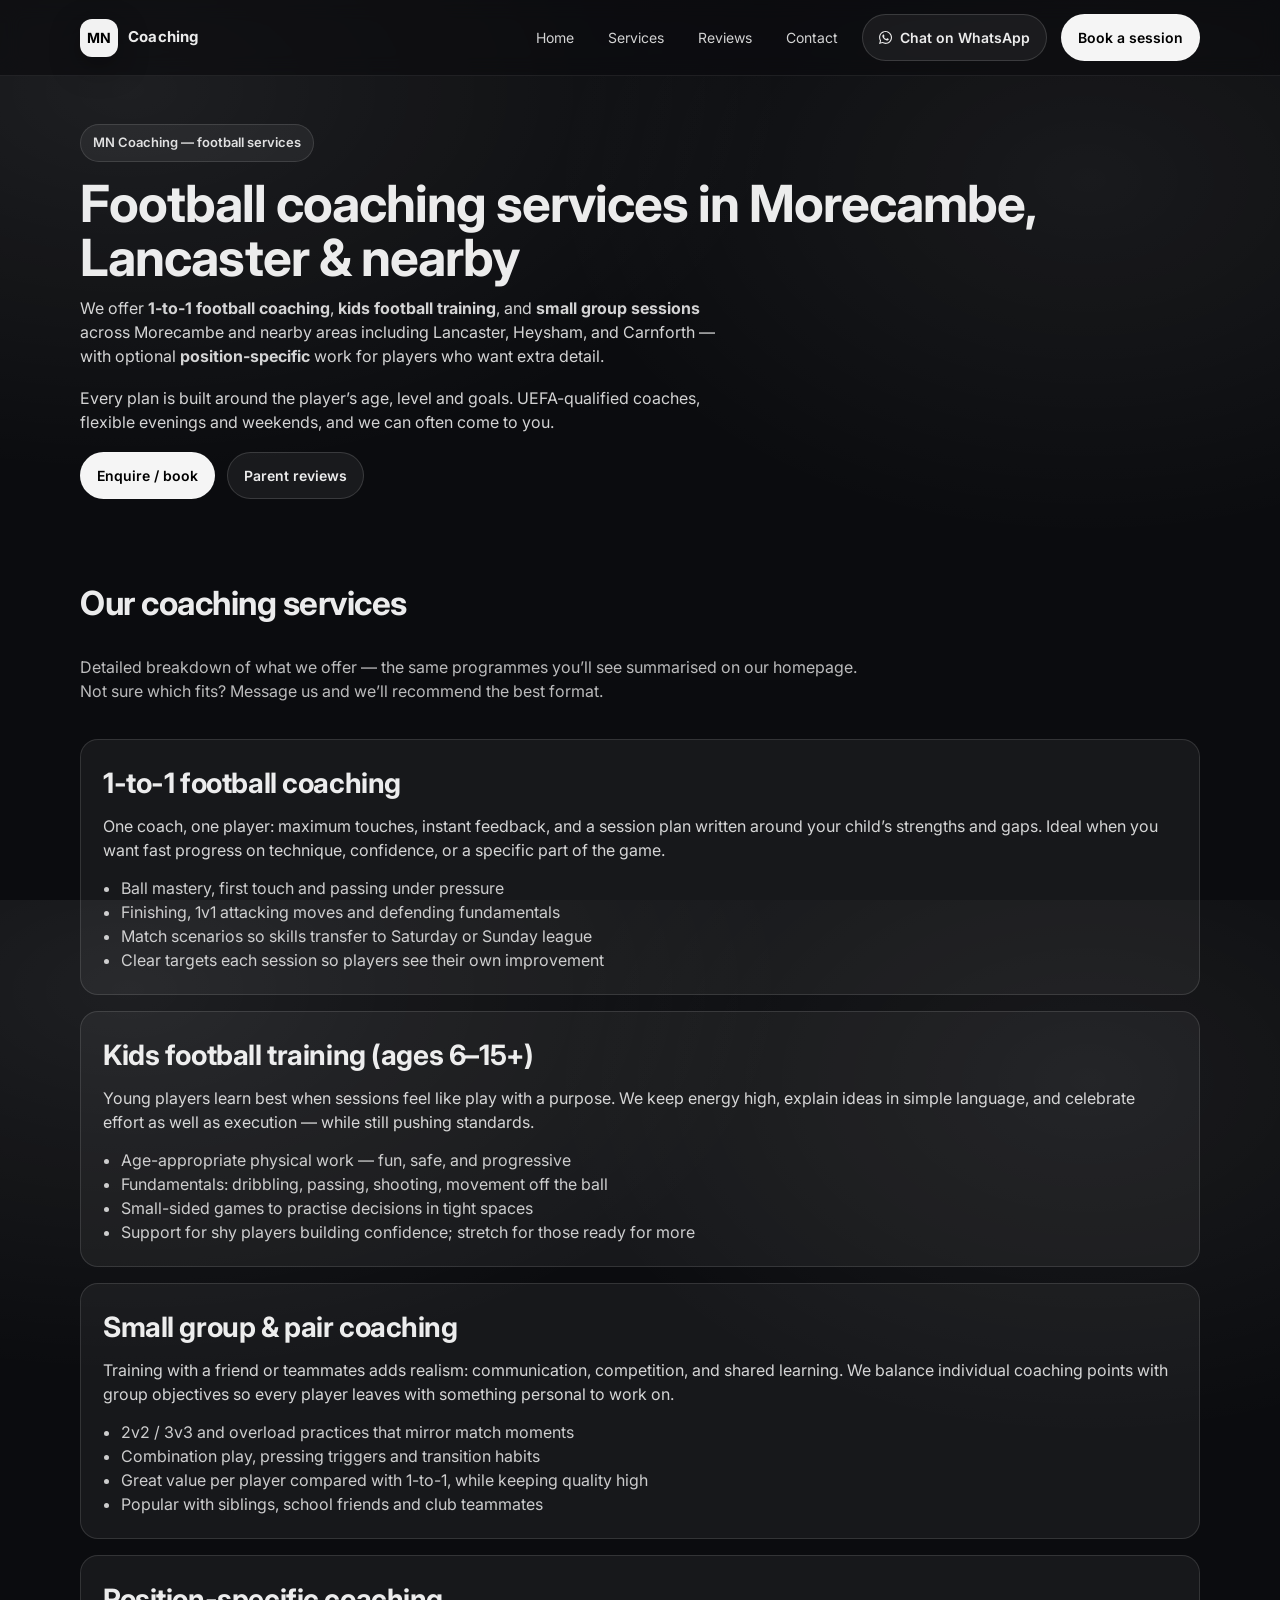
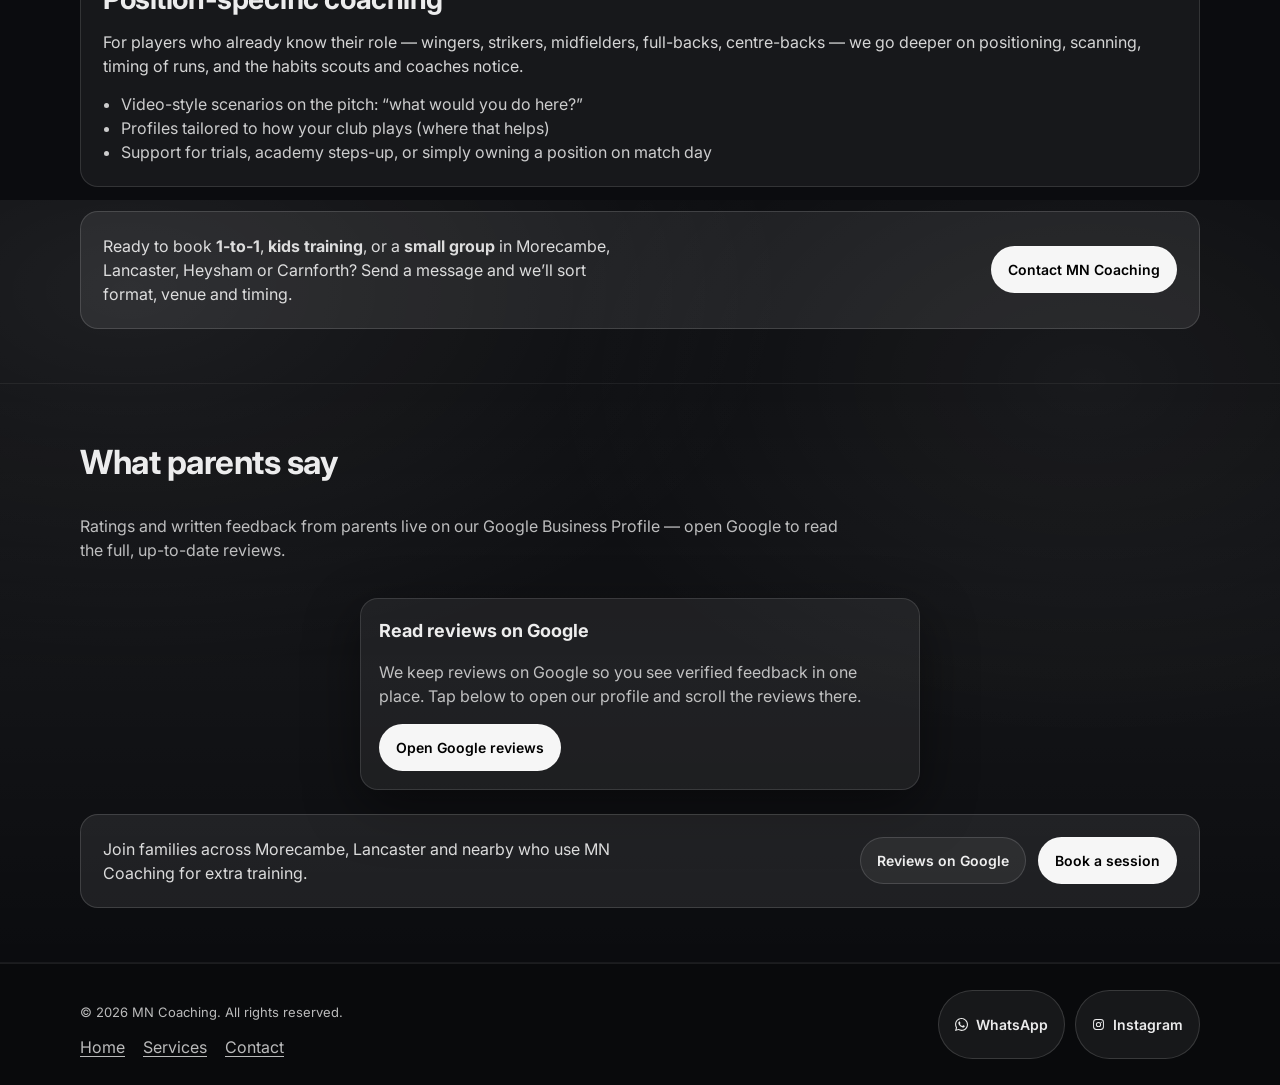
==== commit b4839401: "Replace on-page testimonials with Google reviews panel Made-with: Cursor" ====
--- a/services.html
+++ b/services.html
@@ -306,89 +306,25 @@
           <div class="section-head">
             <h2 id="reviews-heading">What parents say</h2>
             <p class="muted">
-              Five-star feedback from local families — children aged 6–15 who train with MN Coaching across the Bay area.
-              Read the full set on Google.
-            </p>
-          </div>
-
-          <p class="center reviews-google-cta">
-            <a
-              class="btn btn-primary"
-              href="https://share.google/KTumyRETgQPmJB51i"
-              target="_blank"
-              rel="noopener noreferrer"
-              >Read all reviews on Google</a>
-          </p>
-
-          <div class="review-grid">
-            <blockquote class="review-card">
-              <p class="stars" aria-label="5 out of 5 stars">★★★★★</p>
-              <p class="review-text">
-                My son was nervous after a tough season; within a few weeks his touch looked calmer and he started asking
-                to practise at home. The coach explains everything so he understands the “why,” not just the drill.
-                He’s buzzing for school matches again.
-              </p>
-              <footer>— Sarah T., parent of a 9-year-old (Morecambe)</footer>
-            </blockquote>
-
-            <blockquote class="review-card">
-              <p class="stars" aria-label="5 out of 5 stars">★★★★★</p>
-              <p class="review-text">
-                Our daughter wanted proper goalkeeper work — handling, positioning, distribution — and we struggled to
-                find that locally. These sessions are intense but fun; her coach is patient and technically spot-on.
-                She’s been called up for county training and we credit the consistency here.
-              </p>
-              <footer>— James H., parent of a 12-year-old (Lancaster)</footer>
-            </blockquote>
-
-            <blockquote class="review-card">
-              <p class="stars" aria-label="5 out of 5 stars">★★★★★</p>
-              <p class="review-text">
-                He’s only seven and I worried he’d lose interest. Instead he counts down to every session. They mix games
-                with real coaching points; his balance and confidence on the ball have come on loads. Worth every penny.
-              </p>
-              <footer>— Emma L., parent of a 7-year-old (Heysham)</footer>
-            </blockquote>
-
-            <blockquote class="review-card">
-              <p class="stars" aria-label="5 out of 5 stars">★★★★★</p>
-              <p class="review-text">
-                At fourteen he needed more than club training once a week — sharper decisions, quicker feet, and help
-                with the physical side without burning him out. The sessions feel like real football, not endless cones.
-                His manager has noticed the difference.
-              </p>
-              <footer>— David K., parent of a 14-year-old (Carnforth)</footer>
-            </blockquote>
-
-            <blockquote class="review-card">
-              <p class="stars" aria-label="5 out of 5 stars">★★★★★</p>
-              <p class="review-text">
-                We booked a small group with two school friends and it’s been brilliant — they push each other but still
-                get individual feedback. Great for kids who thrive on competition. Communication and booking have always
-                been straightforward.
-              </p>
-              <footer>— Rachel M., parent of an 11-year-old (Morecambe)</footer>
-            </blockquote>
-
-            <blockquote class="review-card">
-              <p class="stars" aria-label="5 out of 5 stars">★★★★★</p>
-              <p class="review-text">
-                Six years old and full of beans — I needed someone who could channel that energy. The coach is firm but
-                kind; he listens to our son and adapts when he’s tired or having an off day. We’ve seen real listening
-                and respect, which matters as much as the skills.
-              </p>
-              <footer>— Tom W., parent of a 6-year-old (Lancaster)</footer>
-            </blockquote>
-
-            <blockquote class="review-card">
-              <p class="stars" aria-label="5 out of 5 stars">★★★★★</p>
-              <p class="review-text">
-                Fifteen, opinionated, and picky about who he learns from — he immediately respected the session quality.
-                Position-specific work on timing runs and defending 1v1 has tightened his game before trials. As a parent
-                I appreciate the honesty and clear targets each week.
-              </p>
-              <footer>— Nicola P., parent of a 15-year-old (Morecambe)</footer>
-            </blockquote>
+              Ratings and written feedback from parents live on our Google Business Profile — open Google to read the
+              full, up-to-date reviews.
+            </p>
+          </div>
+
+          <div class="reviews-google-panel card">
+            <h3 class="card-title">Read reviews on Google</h3>
+            <p class="muted">
+              We keep reviews on Google so you see verified feedback in one place. Tap below to open our profile and
+              scroll the reviews there.
+            </p>
+            <p class="reviews-google-panel__cta">
+              <a
+                class="btn btn-primary"
+                href="https://share.google/KTumyRETgQPmJB51i"
+                target="_blank"
+                rel="noopener noreferrer"
+                >Open Google reviews</a>
+            </p>
           </div>
 
           <div class="cta-banner">
--- a/styles.css
+++ b/styles.css
@@ -338,8 +338,13 @@
   margin-top: 18px;
 }
 
-.reviews-google-cta {
-  margin: 0 0 22px;
+.reviews-google-panel {
+  max-width: 56ch;
+  margin: 0 auto 22px;
+}
+
+.reviews-google-panel__cta {
+  margin: 16px 0 0;
 }
 
 .cta-banner-actions {
@@ -563,48 +568,6 @@
   max-width: 65ch;
 }
 
-.review-grid {
-  display: grid;
-  grid-template-columns: repeat(2, 1fr);
-  gap: 16px;
-  margin-top: 8px;
-}
-
-.review-card {
-  margin: 0;
-  border-radius: var(--radius);
-  padding: 18px;
-  background: rgba(255, 255, 255, 0.04);
-  border: 1px solid rgba(255, 255, 255, 0.1);
-  display: grid;
-  gap: 12px;
-  min-height: 100%;
-}
-
-.review-card .review-text {
-  margin: 0;
-  color: rgba(255, 255, 255, 0.86);
-  font-size: 15px;
-  line-height: 1.55;
-}
-
-.review-card footer {
-  margin: 0;
-  padding-top: 4px;
-  border-top: 1px solid rgba(255, 255, 255, 0.1);
-  font-size: 13px;
-  color: var(--muted);
-  font-style: normal;
-}
-
-.stars {
-  margin: 0;
-  letter-spacing: 2px;
-  font-size: 15px;
-  line-height: 1;
-  color: #f5c84c;
-}
-
 .service-detail {
   border-radius: var(--radius);
   padding: 22px;
@@ -661,10 +624,6 @@
     grid-template-columns: 1fr;
   }
   .grid-2 {
-    grid-template-columns: 1fr;
-  }
-
-  .review-grid {
     grid-template-columns: 1fr;
   }
 
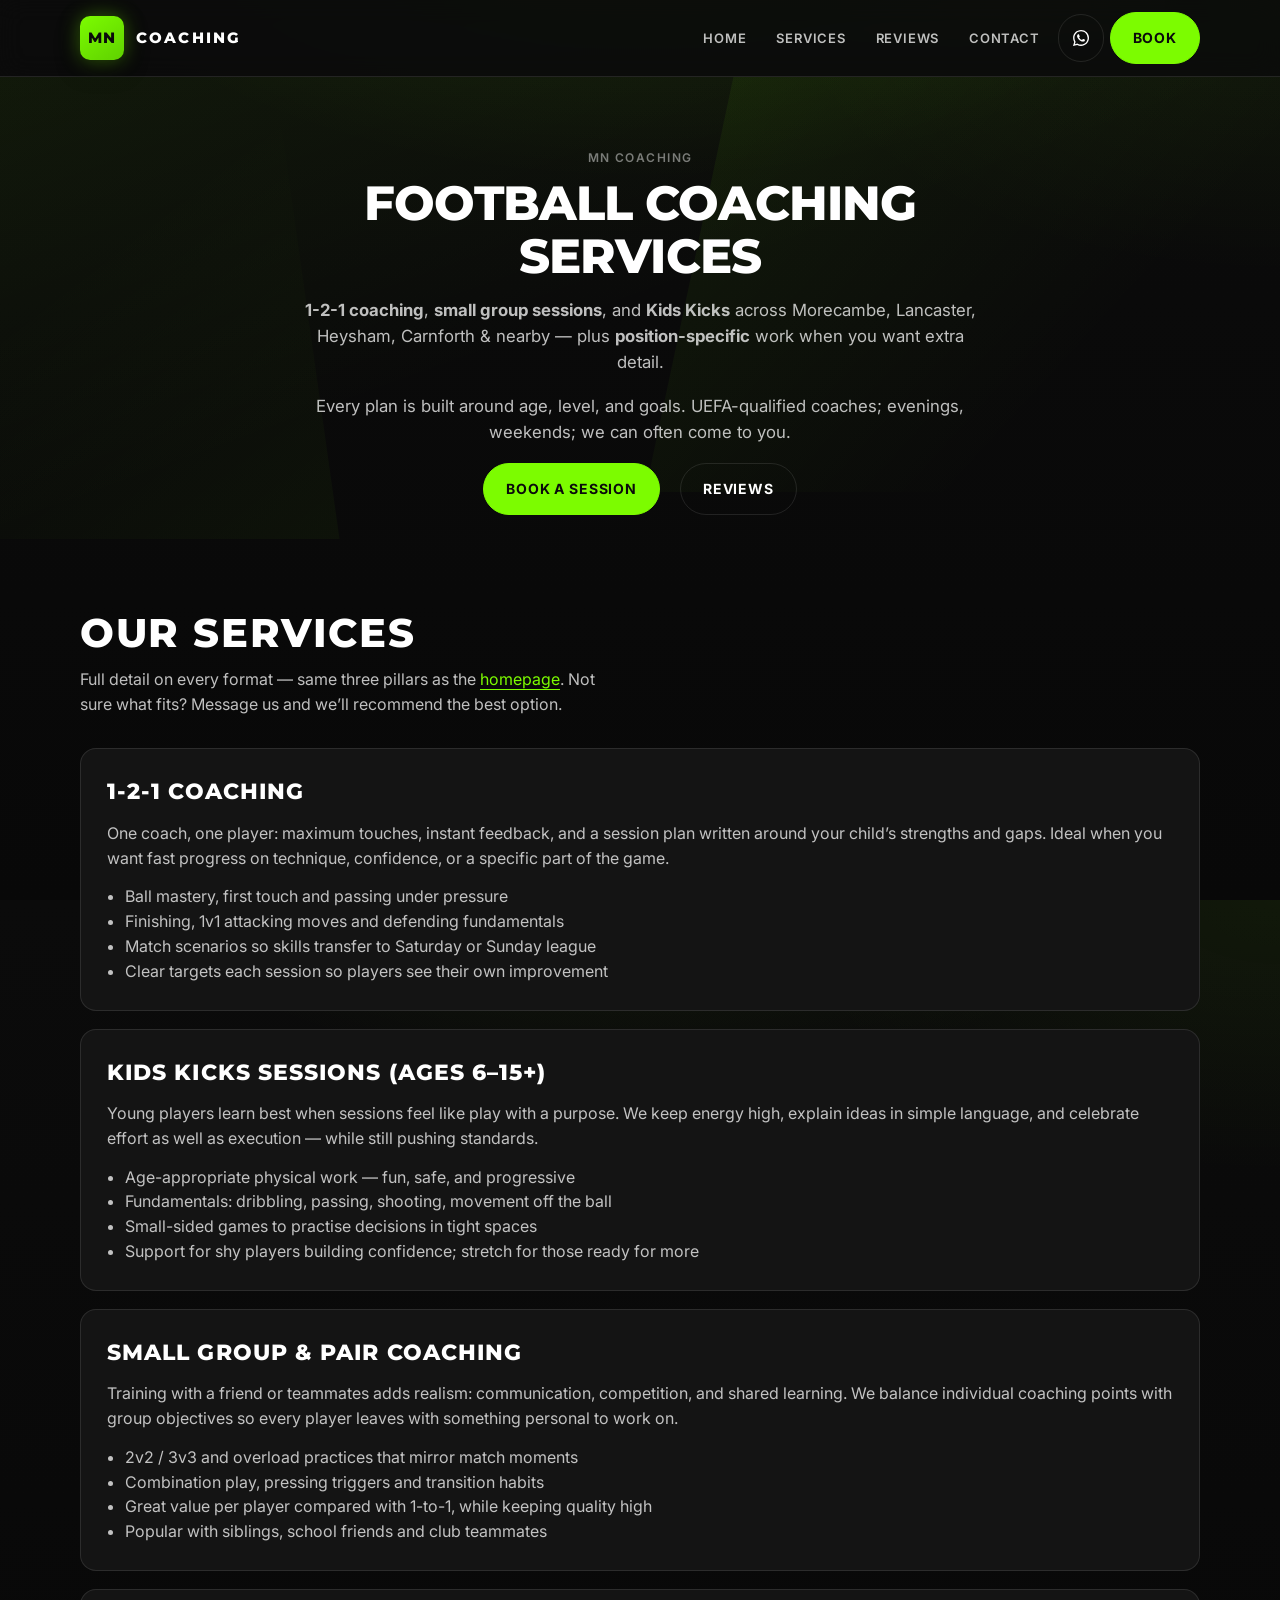
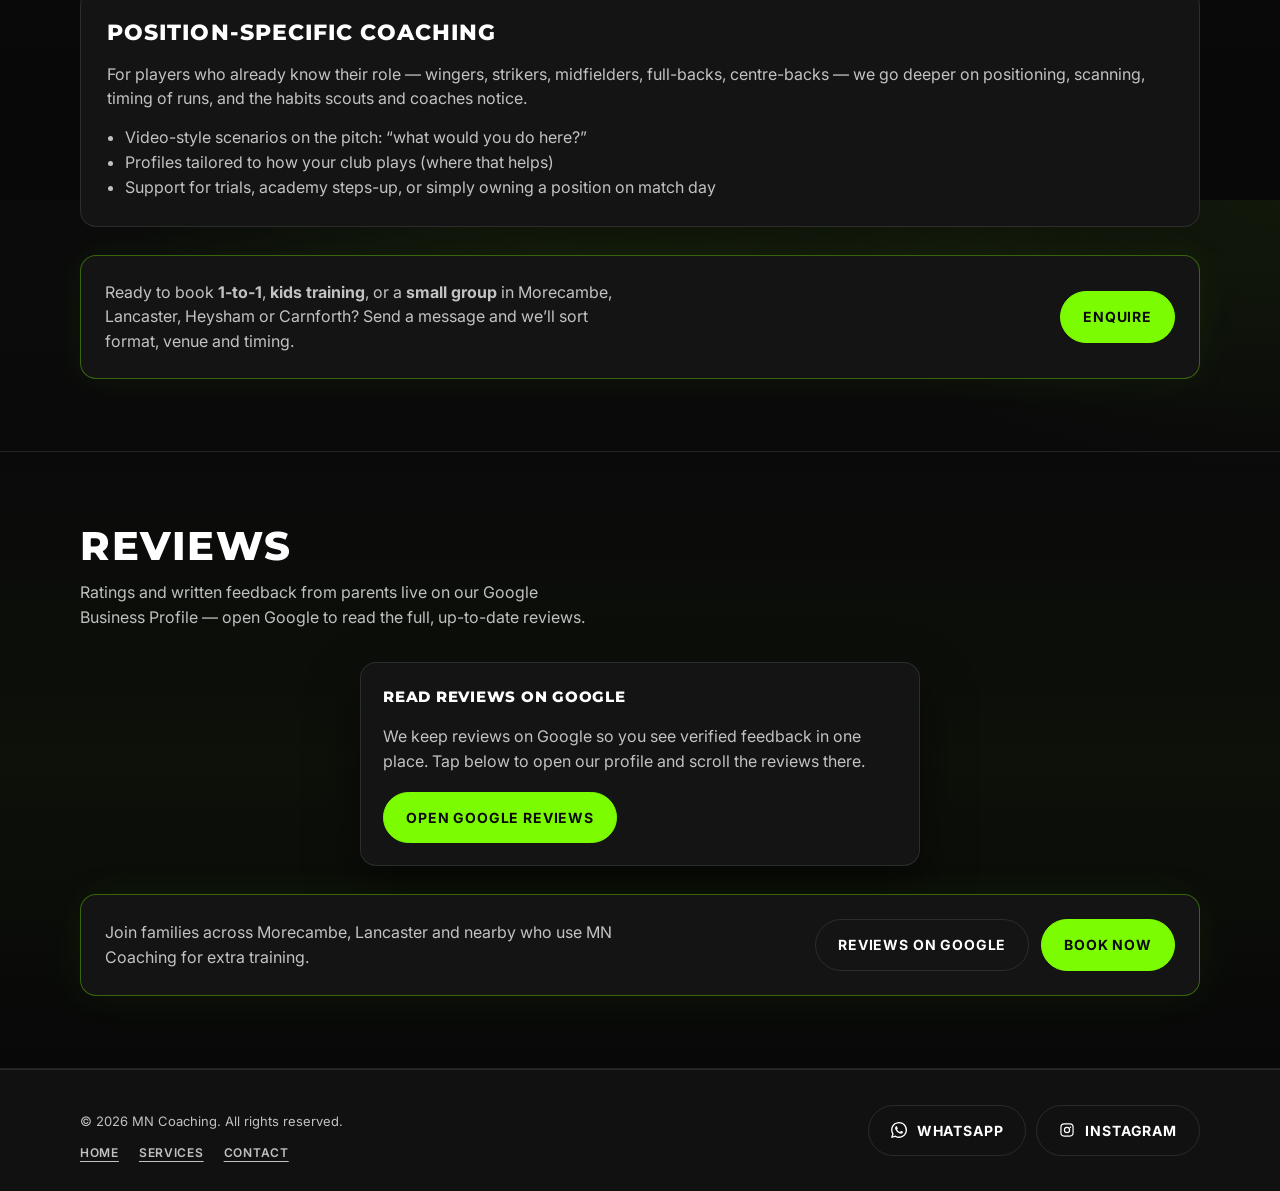
==== commit a223041d: "Refresh MN Coaching site: dark athletic theme, centred homepage, text brand, remove image logo Made-" ====
--- a/services.html
+++ b/services.html
@@ -22,7 +22,7 @@
     />
     <meta name="robots" content="index, follow, max-image-preview:large, max-snippet:-1, max-video-preview:-1" />
     <meta name="author" content="MN Coaching" />
-    <meta name="theme-color" content="#0a0a0a" />
+    <meta name="theme-color" content="#0b0b0b" />
 
     <link rel="canonical" href="https://mncoaching.co.uk/services.html" />
 
@@ -104,8 +104,8 @@
                 "position": 2,
                 "item": {
                   "@type": "Service",
-                  "name": "Kids football training",
-                  "description": "Age-appropriate coaching for children, building fundamentals in a positive environment.",
+                  "name": "Kids Kicks sessions",
+                  "description": "Age-appropriate coaching for children — fundamentals and fun in a positive environment.",
                   "provider": { "@id": "https://mncoaching.co.uk/#localbusiness" },
                   "areaServed": "Morecambe, Lancaster, Heysham, Carnforth and Lancashire"
                 }
@@ -148,12 +148,12 @@
     <link rel="preconnect" href="https://fonts.googleapis.com" />
     <link rel="preconnect" href="https://fonts.gstatic.com" crossorigin />
     <link
-      href="https://fonts.googleapis.com/css2?family=Inter:wght@400;500;600;700&display=swap"
+      href="https://fonts.googleapis.com/css2?family=Inter:wght@400;500;600;700&family=Montserrat:wght@600;700;800;900&display=swap"
       rel="stylesheet"
     />
 
     <link rel="stylesheet" href="./styles.css" />
-    <link rel="icon" href="data:," />
+    <link rel="icon" href="./favicon.svg" type="image/svg+xml" />
   </head>
   <body>
     <a class="skip-link" href="#main">Skip to content</a>
@@ -183,11 +183,11 @@
             <a class="nav-link" href="#parent-reviews">Reviews</a>
             <a class="nav-link" href="index.html#contact">Contact</a>
             <a
-              class="btn btn-ghost btn-icon"
+              class="btn btn-ghost btn-icon btn-nav-wa"
               href="https://wa.me/447943869697"
               target="_blank"
               rel="noopener noreferrer"
-              aria-label="Chat on WhatsApp"
+              aria-label="WhatsApp MN Coaching"
             >
               <svg class="icon" viewBox="0 0 24 24" aria-hidden="true" focusable="false">
                 <path
@@ -195,9 +195,9 @@
                   fill="currentColor"
                 />
               </svg>
-              Chat on WhatsApp
+              <span class="btn-nav-wa__label">WhatsApp</span>
             </a>
-            <a class="btn btn-primary nav-cta" href="index.html#contact">Book a session</a>
+            <a class="btn btn-primary nav-cta" href="index.html#contact">Book</a>
           </div>
         </nav>
       </div>
@@ -205,21 +205,23 @@
 
     <main id="main">
       <div class="page-hero" id="top">
+        <div class="hero-diagonal" aria-hidden="true"></div>
+        <div class="hero-diagonal hero-diagonal--2" aria-hidden="true"></div>
         <div class="container">
-          <p class="eyebrow">MN Coaching — football services</p>
-          <h1>Football coaching services in Morecambe, Lancaster &amp; nearby</h1>
+          <p class="hero-kicker">MN Coaching</p>
+          <h1>Football coaching services</h1>
           <p class="lead">
-            We offer <strong>1-to-1 football coaching</strong>, <strong>kids football training</strong>, and
-            <strong>small group sessions</strong> across Morecambe and nearby areas including Lancaster, Heysham, and
-            Carnforth — with optional <strong>position-specific</strong> work for players who want extra detail.
+            <strong>1-2-1 coaching</strong>, <strong>small group sessions</strong>, and <strong>Kids Kicks</strong> across
+            Morecambe, Lancaster, Heysham, Carnforth &amp; nearby — plus <strong>position-specific</strong> work when you
+            want extra detail.
           </p>
           <p class="lead">
-            Every plan is built around the player’s age, level and goals. UEFA-qualified coaches, flexible evenings and
-            weekends, and we can often come to you.
+            Every plan is built around age, level, and goals. UEFA-qualified coaches; evenings, weekends; we can often
+            come to you.
           </p>
           <div class="hero-actions">
-            <a class="btn btn-primary" href="index.html#contact">Enquire / book</a>
-            <a class="btn btn-ghost" href="#parent-reviews">Parent reviews</a>
+            <a class="btn btn-primary" href="index.html#contact">Book a session</a>
+            <a class="btn btn-ghost" href="#parent-reviews">Reviews</a>
           </div>
         </div>
       </div>
@@ -227,15 +229,15 @@
       <section class="section" aria-labelledby="services-heading">
         <div class="container">
           <div class="section-head">
-            <h2 id="services-heading">Our coaching services</h2>
+            <h2 id="services-heading">Our services</h2>
             <p class="muted">
-              Detailed breakdown of what we offer — the same programmes you’ll see summarised on our
-              <a href="index.html">homepage</a>. Not sure which fits? Message us and we’ll recommend the best format.
+              Full detail on every format — same three pillars as the <a href="index.html">homepage</a>. Not sure what
+              fits? Message us and we’ll recommend the best option.
             </p>
           </div>
 
           <article class="service-detail" id="service-one-to-one">
-            <h2>1-to-1 football coaching</h2>
+            <h2>1-2-1 coaching</h2>
             <p class="lede">
               One coach, one player: maximum touches, instant feedback, and a session plan written around your child’s
               strengths and gaps. Ideal when you want fast progress on technique, confidence, or a specific part of the
@@ -250,7 +252,7 @@
           </article>
 
           <article class="service-detail" id="service-kids">
-            <h2>Kids football training (ages 6–15+)</h2>
+            <h2>Kids Kicks sessions (ages 6–15+)</h2>
             <p class="lede">
               Young players learn best when sessions feel like play with a purpose. We keep energy high, explain ideas in
               simple language, and celebrate effort as well as execution — while still pushing standards.
@@ -296,7 +298,7 @@
               Ready to book <strong>1-to-1</strong>, <strong>kids training</strong>, or a <strong>small group</strong> in
               Morecambe, Lancaster, Heysham or Carnforth? Send a message and we’ll sort format, venue and timing.
             </p>
-            <a class="btn btn-primary" href="index.html#contact">Contact MN Coaching</a>
+            <a class="btn btn-primary" href="index.html#contact">Enquire</a>
           </div>
         </div>
       </section>
@@ -304,7 +306,7 @@
       <section class="section section-alt" id="parent-reviews" aria-labelledby="reviews-heading">
         <div class="container">
           <div class="section-head">
-            <h2 id="reviews-heading">What parents say</h2>
+            <h2 id="reviews-heading">Reviews</h2>
             <p class="muted">
               Ratings and written feedback from parents live on our Google Business Profile — open Google to read the
               full, up-to-date reviews.
@@ -336,7 +338,7 @@
                 target="_blank"
                 rel="noopener noreferrer"
                 >Reviews on Google</a>
-              <a class="btn btn-primary" href="index.html#contact">Book a session</a>
+              <a class="btn btn-primary" href="index.html#contact">Book now</a>
             </div>
           </div>
         </div>
@@ -388,6 +390,13 @@
       </div>
     </footer>
 
+    <div class="sticky-cta" role="region" aria-label="Quick booking">
+      <div class="sticky-cta-inner">
+        <a class="btn btn-primary" href="index.html#contact">Book a session</a>
+        <a class="btn btn-ghost" href="https://wa.me/447943869697" target="_blank" rel="noopener noreferrer">WhatsApp</a>
+      </div>
+    </div>
+
     <script src="./script.js" defer></script>
   </body>
 </html>
--- a/styles.css
+++ b/styles.css
@@ -1,18 +1,32 @@
-/* MN Coaching - modern black/white UI */
+/* MN Coaching — premium athletic dark theme */
 
 :root {
-  --bg: #0b0c0f;
-  --panel: rgba(255, 255, 255, 0.06);
-  --panel-2: rgba(255, 255, 255, 0.08);
-  --text: rgba(255, 255, 255, 0.92);
-  --muted: rgba(255, 255, 255, 0.72);
-  --soft: rgba(255, 255, 255, 0.12);
-  --hard: rgba(255, 255, 255, 0.18);
-  --shadow: 0 18px 55px rgba(0, 0, 0, 0.45);
-  --radius: 18px;
+  --primary: #7cfc00;
+  --primary-hover: #8fff33;
+  --primary-muted: rgba(124, 252, 0, 0.15);
+  --primary-glow: rgba(124, 252, 0, 0.45);
+  --bg: #0b0b0b;
+  --bg-2: #111111;
+  --bg-elevated: #141414;
+  --text: #ffffff;
+  --muted: rgba(255, 255, 255, 0.74);
+  --border: rgba(255, 255, 255, 0.1);
+  --border-strong: rgba(124, 252, 0, 0.35);
+  --panel: rgba(255, 255, 255, 0.04);
+  --panel-2: rgba(255, 255, 255, 0.06);
+  --shadow: 0 20px 50px rgba(0, 0, 0, 0.55);
+  --shadow-glow: 0 0 32px var(--primary-glow);
+  --radius: 16px;
   --radius-sm: 12px;
+  --radius-pill: 999px;
   --container: 1120px;
-  --ring: 0 0 0 4px rgba(255, 255, 255, 0.16);
+  --ring: 0 0 0 3px var(--bg), 0 0 0 5px var(--primary);
+  --ease: cubic-bezier(0.4, 0, 0.2, 1);
+  --duration: 0.25s;
+  --font-display: "Montserrat", system-ui, sans-serif;
+  --font-heading: "Montserrat", system-ui, sans-serif;
+  --font-body: Inter, system-ui, -apple-system, Segoe UI, Roboto, Arial, sans-serif;
+  --sticky-cta-h: 64px;
 }
 
 *,
@@ -28,11 +42,21 @@
 
 body {
   margin: 0;
-  font-family: Inter, system-ui, -apple-system, Segoe UI, Roboto, Arial, sans-serif;
+  font-family: var(--font-body);
   color: var(--text);
-  background: radial-gradient(1200px 700px at 10% 10%, rgba(255, 255, 255, 0.08), transparent 55%),
-    radial-gradient(900px 600px at 85% 20%, rgba(255, 255, 255, 0.06), transparent 60%), var(--bg);
-  line-height: 1.5;
+  background-color: var(--bg);
+  background-image:
+    radial-gradient(ellipse 100% 80% at 50% -20%, rgba(124, 252, 0, 0.12), transparent 50%),
+    radial-gradient(900px 500px at 100% 0%, rgba(124, 252, 0, 0.06), transparent 55%),
+    linear-gradient(180deg, var(--bg) 0%, #080808 100%);
+  line-height: 1.55;
+  padding-bottom: env(safe-area-inset-bottom, 0);
+}
+
+@media (max-width: 880px) {
+  body {
+    padding-bottom: calc(var(--sticky-cta-h) + env(safe-area-inset-bottom, 12px) + 8px);
+  }
 }
 
 a {
@@ -40,8 +64,12 @@
   text-decoration: none;
 }
 
+a:hover {
+  color: var(--primary);
+}
+
 .container {
-  width: min(var(--container), calc(100% - 40px));
+  width: min(var(--container), calc(100% - 32px));
   margin: 0 auto;
 }
 
@@ -49,23 +77,28 @@
   position: absolute;
   left: -9999px;
   top: 10px;
-  padding: 10px 12px;
-  border-radius: 10px;
-  background: #fff;
-  color: #000;
+  padding: 10px 14px;
+  border-radius: var(--radius-sm);
+  background: var(--text);
+  color: var(--bg);
   z-index: 999;
-}
+  font-weight: 600;
+}
+
 .skip-link:focus {
   left: 12px;
-}
-
+  outline: none;
+  box-shadow: var(--ring);
+}
+
+/* —— Header —— */
 .site-header {
   position: sticky;
   top: 0;
   z-index: 50;
-  backdrop-filter: blur(10px);
-  background: rgba(11, 12, 15, 0.65);
-  border-bottom: 1px solid rgba(255, 255, 255, 0.08);
+  backdrop-filter: blur(12px);
+  background: rgba(11, 11, 11, 0.82);
+  border-bottom: 1px solid var(--border);
 }
 
 .header-inner {
@@ -73,32 +106,50 @@
   align-items: center;
   justify-content: space-between;
   gap: 16px;
-  padding: 14px 0;
+  padding: 12px 0;
 }
 
 .brand {
   display: inline-flex;
   align-items: center;
-  gap: 10px;
-  font-weight: 700;
-  letter-spacing: 0.2px;
+  gap: 12px;
+  font-weight: 800;
+  letter-spacing: 0.04em;
+  transition: opacity var(--duration) var(--ease);
+}
+
+.brand:hover {
+  opacity: 0.92;
+  color: inherit;
+}
+
+.brand:hover .brand-text {
+  color: var(--text);
 }
 
 .brand-mark {
   display: grid;
   place-items: center;
-  width: 38px;
-  height: 38px;
-  border-radius: 12px;
-  background: rgba(255, 255, 255, 0.95);
-  color: #000;
-  font-size: 14px;
-  box-shadow: 0 10px 30px rgba(0, 0, 0, 0.35);
+  width: 44px;
+  height: 44px;
+  border-radius: 10px;
+  background: linear-gradient(145deg, var(--primary) 0%, #5fd100 100%);
+  color: var(--bg);
+  font-family: var(--font-heading);
+  font-size: 15px;
+  font-weight: 800;
+  box-shadow: 0 0 20px rgba(124, 252, 0, 0.35), 0 8px 24px rgba(0, 0, 0, 0.4);
+  flex-shrink: 0;
 }
 
 .brand-text {
-  font-size: 15px;
-  color: rgba(255, 255, 255, 0.92);
+  font-family: var(--font-heading);
+  font-size: 0.95rem;
+  font-weight: 800;
+  color: var(--text);
+  letter-spacing: 0.14em;
+  line-height: 1;
+  text-transform: uppercase;
 }
 
 .nav {
@@ -112,12 +163,20 @@
   align-items: center;
   justify-content: center;
   gap: 10px;
-  border: 1px solid rgba(255, 255, 255, 0.14);
-  background: rgba(255, 255, 255, 0.06);
+  min-height: 48px;
+  min-width: 48px;
+  border: 1px solid var(--border);
+  background: var(--panel-2);
   color: var(--text);
-  border-radius: 999px;
-  padding: 10px 12px;
+  border-radius: var(--radius-pill);
+  padding: 10px 14px;
   cursor: pointer;
+  transition: background var(--duration) var(--ease), border-color var(--duration) var(--ease);
+}
+
+.nav-toggle:hover {
+  border-color: var(--border-strong);
+  background: var(--primary-muted);
 }
 
 .nav-toggle:focus-visible {
@@ -126,16 +185,12 @@
 }
 
 .nav-toggle-icon {
-  width: 18px;
-  height: 12px;
+  width: 20px;
+  height: 14px;
   position: relative;
   display: inline-block;
 }
-.nav-toggle-icon::before,
-.nav-toggle-icon::after,
-.nav-toggle-icon {
-  background: transparent;
-}
+
 .nav-toggle-icon::before,
 .nav-toggle-icon::after {
   content: "";
@@ -143,12 +198,15 @@
   left: 0;
   right: 0;
   height: 2px;
-  background: rgba(255, 255, 255, 0.9);
-  border-radius: 999px;
-}
+  background: var(--text);
+  border-radius: var(--radius-pill);
+  transition: transform var(--duration) var(--ease);
+}
+
 .nav-toggle-icon::before {
   top: 0;
 }
+
 .nav-toggle-icon::after {
   bottom: 0;
 }
@@ -156,176 +214,365 @@
 .nav-panel {
   display: flex;
   align-items: center;
-  gap: 14px;
+  gap: 6px;
+  flex-wrap: wrap;
+  justify-content: flex-end;
 }
 
 .nav-link {
-  font-size: 14px;
-  color: rgba(255, 255, 255, 0.82);
-  padding: 10px 10px;
-  border-radius: 999px;
-}
+  font-size: 13px;
+  font-weight: 600;
+  text-transform: uppercase;
+  letter-spacing: 0.06em;
+  color: var(--muted);
+  padding: 10px 12px;
+  border-radius: var(--radius-pill);
+  transition: color var(--duration) var(--ease), background var(--duration) var(--ease);
+}
+
 .nav-link:hover {
-  background: rgba(255, 255, 255, 0.06);
-}
+  color: var(--text);
+  background: var(--panel-2);
+}
+
 .nav-link:focus-visible {
   outline: none;
   box-shadow: var(--ring);
 }
 
+/* —— Buttons —— */
 .btn {
   display: inline-flex;
   align-items: center;
   justify-content: center;
-  border-radius: 999px;
-  padding: 12px 16px;
-  font-weight: 600;
+  border-radius: var(--radius-pill);
+  padding: 14px 22px;
+  font-weight: 700;
   font-size: 14px;
+  text-transform: uppercase;
+  letter-spacing: 0.06em;
   border: 1px solid transparent;
   cursor: pointer;
-  transition: transform 120ms ease, background 120ms ease, border-color 120ms ease;
+  transition:
+    transform var(--duration) var(--ease),
+    background var(--duration) var(--ease),
+    border-color var(--duration) var(--ease),
+    box-shadow var(--duration) var(--ease),
+    color var(--duration) var(--ease);
   white-space: nowrap;
-}
+  min-height: 48px;
+}
+
 .btn:active {
   transform: translateY(1px);
 }
+
 .btn:focus-visible {
   outline: none;
   box-shadow: var(--ring);
 }
 
 .btn-primary {
-  background: rgba(255, 255, 255, 0.96);
-  color: #000;
-  border-color: rgba(255, 255, 255, 0.2);
-}
+  background: var(--primary);
+  color: var(--bg);
+  border-color: var(--primary);
+  box-shadow: 0 0 0 0 transparent;
+}
+
 .btn-primary:hover {
-  background: rgba(255, 255, 255, 0.9);
+  background: var(--primary-hover);
+  border-color: var(--primary-hover);
+  box-shadow: 0 0 28px rgba(124, 252, 0, 0.45);
 }
 
 .btn-ghost {
-  background: rgba(255, 255, 255, 0.06);
-  border-color: rgba(255, 255, 255, 0.14);
-  color: rgba(255, 255, 255, 0.92);
-}
+  background: transparent;
+  border-color: var(--border);
+  color: var(--text);
+}
+
 .btn-ghost:hover {
-  background: rgba(255, 255, 255, 0.09);
+  background: var(--panel-2);
+  border-color: rgba(124, 252, 0, 0.4);
+  color: var(--primary);
 }
 
 .btn-icon {
-  gap: 8px;
+  gap: 10px;
+}
+
+.btn-full {
+  margin-top: 16px;
+  width: 100%;
+  justify-content: center;
+}
+
+.btn-nav-wa {
+  position: relative;
+}
+
+@media (min-width: 881px) {
+  .btn-nav-wa {
+    padding-left: 14px;
+    padding-right: 14px;
+  }
+
+  .btn-nav-wa__label {
+    position: absolute;
+    width: 1px;
+    height: 1px;
+    padding: 0;
+    margin: -1px;
+    overflow: hidden;
+    clip: rect(0, 0, 0, 0);
+    white-space: nowrap;
+    border: 0;
+  }
 }
 
 .icon {
-  width: 13px;
-  height: 13px;
-  max-width: 13px;
-  max-height: 13px;
-  flex: 0 0 13px;
+  width: 16px;
+  height: 16px;
+  max-width: 16px;
+  max-height: 16px;
+  flex: 0 0 16px;
   display: block;
   flex-shrink: 0;
 }
 
+/* —— Hero —— */
 .hero {
-  padding: 72px 0 22px;
+  position: relative;
+  padding: clamp(40px, 8vw, 72px) 0 clamp(36px, 5vw, 56px);
+  overflow: hidden;
+}
+
+.hero::before {
+  content: "";
+  position: absolute;
+  inset: 0;
+  background: linear-gradient(165deg, transparent 40%, rgba(124, 252, 0, 0.04) 100%);
+  pointer-events: none;
+}
+
+.hero-diagonal {
+  position: absolute;
+  top: -30%;
+  right: -25%;
+  width: 70%;
+  height: 120%;
+  background: linear-gradient(125deg, rgba(124, 252, 0, 0.07) 0%, transparent 55%);
+  transform: skewX(-12deg);
+  pointer-events: none;
+}
+
+.hero-diagonal--2 {
+  left: -20%;
+  right: auto;
+  top: 10%;
+  width: 45%;
+  background: linear-gradient(-35deg, rgba(124, 252, 0, 0.05) 0%, transparent 60%);
+  transform: skewX(8deg);
 }
 
 .hero-grid {
+  position: relative;
   display: grid;
-  grid-template-columns: 1.3fr 0.9fr;
-  gap: 26px;
-  align-items: start;
+  grid-template-columns: 1fr;
+  gap: 0;
+  align-items: center;
+  text-align: center;
+  max-width: 680px;
+  margin: 0 auto;
+}
+
+.hero-copy {
+  position: relative;
+  z-index: 1;
+}
+
+.hero-kicker {
+  margin: 0 0 10px;
+  font-size: 0.75rem;
+  font-weight: 600;
+  letter-spacing: 0.12em;
+  text-transform: uppercase;
+  color: rgba(255, 255, 255, 0.45);
+}
+
+.hero-text-link {
+  display: inline-flex;
+  align-items: center;
+  min-height: 48px;
+  padding: 0 8px;
+  font-size: 0.9375rem;
+  font-weight: 600;
+  color: var(--muted);
+  text-decoration: underline;
+  text-decoration-color: rgba(255, 255, 255, 0.25);
+  text-underline-offset: 5px;
+  transition: color var(--duration) var(--ease), text-decoration-color var(--duration) var(--ease);
+}
+
+.hero-text-link:hover {
+  color: var(--primary);
+  text-decoration-color: var(--primary);
+}
+
+.hero-benefits {
+  list-style: none;
+  padding: 0;
+  margin: 24px auto 0;
+  display: grid;
+  grid-template-columns: 1fr;
+  gap: 10px 20px;
+  max-width: 32rem;
+  text-align: center;
+  justify-items: center;
+}
+
+.hero-benefits li {
+  position: relative;
+  padding: 12px 0 0;
+  font-size: 0.875rem;
+  color: rgba(255, 255, 255, 0.78);
+  line-height: 1.4;
+  max-width: 26rem;
+}
+
+.hero-benefits li::before {
+  content: "";
+  position: absolute;
+  left: 50%;
+  top: 0;
+  transform: translateX(-50%);
+  width: 36px;
+  height: 3px;
+  border-radius: 2px;
+  background: var(--primary);
+  box-shadow: 0 0 12px rgba(124, 252, 0, 0.35);
+}
+
+.hero-title {
+  font-family: var(--font-heading);
+  font-weight: 900;
+  font-size: clamp(2rem, 4.5vw, 3rem);
+  line-height: 1.1;
+  margin: 0 0 12px;
+  letter-spacing: -0.03em;
+  color: var(--text);
+}
+
+.hero-title__co {
+  color: var(--primary);
 }
 
 .eyebrow {
   display: inline-flex;
   gap: 10px;
   align-items: center;
-  padding: 8px 12px;
-  border-radius: 999px;
-  background: rgba(255, 255, 255, 0.06);
-  border: 1px solid rgba(255, 255, 255, 0.12);
-  color: rgba(255, 255, 255, 0.86);
+  padding: 10px 16px;
+  border-radius: var(--radius-pill);
+  background: var(--primary-muted);
+  border: 1px solid var(--border-strong);
+  color: var(--primary);
+  font-weight: 700;
+  font-size: 12px;
+  text-transform: uppercase;
+  letter-spacing: 0.14em;
+  margin: 0 0 20px;
+}
+
+.hero-subtitle {
+  font-family: var(--font-heading);
+  font-size: clamp(0.75rem, 1.4vw, 0.875rem);
   font-weight: 600;
-  font-size: 13px;
-  margin: 0 0 14px;
-}
-
-h1 {
-  font-size: clamp(34px, 4vw, 54px);
-  line-height: 1.06;
-  margin: 0 0 14px;
-  letter-spacing: -0.02em;
-}
-
-h2 {
-  font-size: clamp(26px, 2.6vw, 34px);
-  margin: 0;
-  letter-spacing: -0.015em;
-}
-
-h3 {
-  font-size: 18px;
-  margin: 0 0 10px;
-}
-
-.lead {
-  margin: 0 0 18px;
-  color: rgba(255, 255, 255, 0.82);
-  font-size: 16px;
+  text-transform: uppercase;
+  letter-spacing: 0.11em;
+  color: var(--primary);
+  margin: 0 0 16px;
+  max-width: 36em;
+  margin-left: auto;
+  margin-right: auto;
+}
+
+.hero-lead {
+  font-size: 0.96875rem;
+  color: var(--muted);
+  max-width: 46ch;
+  margin: 0 auto 20px;
+  text-align: center;
+  line-height: 1.6;
 }
 
 .hero-actions {
   display: flex;
   flex-wrap: wrap;
-  gap: 12px;
-  margin: 18px 0 18px;
-}
-
-.hero-badges {
-  list-style: none;
-  padding: 0;
-  margin: 10px 0 0;
-  display: flex;
-  flex-wrap: wrap;
-  gap: 10px;
+  gap: 12px 20px;
+  align-items: center;
+  justify-content: center;
+  margin-bottom: 0;
+  margin-top: 4px;
 }
 
 .badge {
-  padding: 8px 10px;
-  border-radius: 999px;
-  background: rgba(255, 255, 255, 0.05);
-  border: 1px solid rgba(255, 255, 255, 0.12);
-  color: rgba(255, 255, 255, 0.84);
-  font-size: 13px;
-}
-
-.hero-card {
-  position: sticky;
-  top: 88px;
-}
-
+  padding: 8px 14px;
+  border-radius: var(--radius-pill);
+  background: var(--panel);
+  border: 1px solid var(--border);
+  color: var(--muted);
+  font-size: 12px;
+  font-weight: 600;
+  letter-spacing: 0.02em;
+}
+
+/* —— Sections —— */
 .section {
-  padding: 54px 0;
+  padding: clamp(48px, 8vw, 72px) 0;
 }
 
 .section-alt {
-  background: linear-gradient(180deg, transparent, rgba(255, 255, 255, 0.03), transparent);
-  border-top: 1px solid rgba(255, 255, 255, 0.06);
-  border-bottom: 1px solid rgba(255, 255, 255, 0.06);
+  background: linear-gradient(180deg, transparent, rgba(124, 252, 0, 0.03), transparent);
+  border-top: 1px solid var(--border);
+  border-bottom: 1px solid var(--border);
 }
 
 .section-head {
   display: grid;
-  gap: 10px;
-  margin-bottom: 20px;
-  max-width: 78ch;
+  gap: 12px;
+  margin-bottom: 32px;
+  max-width: 52ch;
+  text-align: center;
+  margin-left: auto;
+  margin-right: auto;
+}
+
+.section-head h2,
+.section-head .h2-like {
+  font-family: var(--font-heading);
+  font-weight: 800;
+  font-size: clamp(1.75rem, 3.5vw, 2.5rem);
+  letter-spacing: 0.04em;
+  text-transform: uppercase;
+  line-height: 1.1;
+  margin: 0;
+}
+
+.section-head .muted {
+  margin: 0;
+  font-size: 1rem;
 }
 
 .muted {
   color: var(--muted);
 }
 
+.section-head a {
+  color: var(--primary);
+  text-decoration: underline;
+  text-underline-offset: 4px;
+}
+
 .small {
   font-size: 13px;
 }
@@ -335,7 +582,7 @@
 }
 
 .reviews-crosslink {
-  margin-top: 18px;
+  margin-top: 20px;
 }
 
 .reviews-google-panel {
@@ -344,7 +591,7 @@
 }
 
 .reviews-google-panel__cta {
-  margin: 16px 0 0;
+  margin: 18px 0 0;
 }
 
 .cta-banner-actions {
@@ -352,44 +599,128 @@
   flex-wrap: wrap;
   gap: 12px;
   align-items: center;
-}
-
+  justify-content: flex-end;
+}
+
+/* —— Service cards —— */
 .grid-3 {
   display: grid;
   grid-template-columns: repeat(3, 1fr);
-  gap: 16px;
-}
+  gap: 20px;
+}
+
 .grid-2 {
   display: grid;
   grid-template-columns: repeat(2, 1fr);
-  gap: 16px;
+  gap: 20px;
+}
+
+.service-card {
+  border-radius: var(--radius);
+  padding: 28px 22px;
+  background: var(--bg-elevated);
+  border: 1px solid var(--border);
+  box-shadow: var(--shadow);
+  transition:
+    transform var(--duration) var(--ease),
+    border-color var(--duration) var(--ease),
+    box-shadow var(--duration) var(--ease);
+  height: 100%;
+  display: flex;
+  flex-direction: column;
+  align-items: center;
+  text-align: center;
+}
+
+.service-card:hover {
+  transform: translateY(-4px) scale(1.02);
+  border-color: var(--border-strong);
+  box-shadow: var(--shadow), 0 0 40px rgba(124, 252, 0, 0.12);
+}
+
+.service-card__icon {
+  width: 56px;
+  height: 56px;
+  margin-bottom: 18px;
+  color: var(--primary);
+  flex-shrink: 0;
+}
+
+.service-card__icon svg {
+  width: 100%;
+  height: 100%;
+  stroke: currentColor;
+  fill: none;
+  stroke-width: 1.5;
+  stroke-linecap: round;
+  stroke-linejoin: round;
+}
+
+.service-card h3 {
+  font-family: var(--font-heading);
+  font-size: 1.05rem;
+  font-weight: 800;
+  text-transform: uppercase;
+  letter-spacing: 0.06em;
+  margin: 0 0 12px;
+  color: var(--text);
+}
+
+.service-card p {
+  margin: 0;
+  color: var(--muted);
+  font-size: 0.95rem;
+  flex-grow: 1;
+}
+
+.service-card .btn {
+  margin-top: 20px;
+  width: 100%;
+  max-width: 220px;
+}
+
+/* Legacy .feature — keep for any stray use */
+.feature {
+  border-radius: var(--radius);
+  padding: 22px;
+  background: var(--bg-elevated);
+  border: 1px solid var(--border);
+  min-height: 100%;
+  transition: transform var(--duration) var(--ease), box-shadow var(--duration) var(--ease);
+}
+
+.feature:hover {
+  transform: translateY(-2px);
+  box-shadow: 0 0 30px rgba(124, 252, 0, 0.08);
 }
 
 .card {
   border-radius: var(--radius);
-  padding: 18px;
-  background: rgba(255, 255, 255, 0.06);
-  border: 1px solid rgba(255, 255, 255, 0.12);
+  padding: 22px;
+  background: var(--bg-elevated);
+  border: 1px solid var(--border);
   box-shadow: var(--shadow);
+  transition: border-color var(--duration) var(--ease), box-shadow var(--duration) var(--ease);
+}
+
+.card:hover {
+  border-color: rgba(124, 252, 0, 0.2);
 }
 
 .card-title {
-  margin: 0 0 10px;
-}
-
-.feature {
-  border-radius: var(--radius);
-  padding: 18px;
-  background: rgba(255, 255, 255, 0.04);
-  border: 1px solid rgba(255, 255, 255, 0.1);
-  min-height: 100%;
+  font-family: var(--font-heading);
+  font-weight: 800;
+  text-transform: uppercase;
+  letter-spacing: 0.05em;
+  font-size: 0.95rem;
+  margin: 0 0 12px;
 }
 
 .bullets,
 .checklist {
   padding-left: 18px;
   margin: 10px 0 0;
-  color: rgba(255, 255, 255, 0.78);
+  color: var(--muted);
 }
 
 .checklist {
@@ -397,116 +728,185 @@
   padding-left: 0;
   margin-top: 12px;
 }
+
 .checklist li {
   position: relative;
-  padding-left: 26px;
+  padding-left: 28px;
   margin: 10px 0;
 }
+
 .checklist li::before {
   content: "";
   position: absolute;
   left: 0;
-  top: 7px;
-  width: 14px;
-  height: 14px;
-  border-radius: 5px;
-  background: rgba(255, 255, 255, 0.92);
-  box-shadow: 0 8px 18px rgba(0, 0, 0, 0.25);
+  top: 8px;
+  width: 12px;
+  height: 12px;
+  border-radius: 3px;
+  background: var(--primary);
+  box-shadow: 0 0 12px rgba(124, 252, 0, 0.5);
 }
 
 .divider {
   height: 1px;
-  background: rgba(255, 255, 255, 0.12);
-  margin: 14px 0;
+  background: var(--border);
+  margin: 16px 0;
 }
 
 .split {
   display: grid;
   grid-template-columns: 1.1fr 0.9fr;
-  gap: 18px;
+  gap: 24px;
   align-items: start;
+}
+
+.split h2 {
+  font-family: var(--font-heading);
+  font-weight: 800;
+  font-size: clamp(1.75rem, 3.5vw, 2.35rem);
+  letter-spacing: 0.03em;
+  text-transform: uppercase;
+  line-height: 1.1;
+  margin: 0 0 12px;
 }
 
 .stats {
   display: grid;
   grid-template-columns: repeat(3, 1fr);
-  gap: 10px;
-  margin-top: 14px;
-}
+  gap: 12px;
+  margin-top: 20px;
+}
+
 .stat {
   border-radius: var(--radius-sm);
-  padding: 12px;
-  border: 1px solid rgba(255, 255, 255, 0.12);
-  background: rgba(255, 255, 255, 0.04);
-}
+  padding: 14px;
+  border: 1px solid var(--border);
+  background: var(--panel);
+}
+
 .stat-number {
+  font-family: var(--font-heading);
   font-weight: 800;
-  letter-spacing: -0.01em;
-  font-size: 18px;
-}
+  letter-spacing: 0.04em;
+  font-size: 1.1rem;
+  color: var(--primary);
+}
+
 .stat-label {
-  font-size: 13px;
-  color: rgba(255, 255, 255, 0.72);
-  margin-top: 4px;
+  font-size: 12px;
+  color: var(--muted);
+  margin-top: 6px;
+  text-transform: uppercase;
+  letter-spacing: 0.06em;
 }
 
 .price {
   position: relative;
+}
+
+.price .btn {
+  margin-top: 16px;
 }
 
 .pill {
   position: absolute;
   top: 14px;
   right: 14px;
-  padding: 6px 10px;
-  border-radius: 999px;
-  font-size: 12px;
+  padding: 6px 12px;
+  border-radius: var(--radius-pill);
+  font-size: 11px;
+  font-weight: 800;
+  text-transform: uppercase;
+  letter-spacing: 0.08em;
+  background: var(--primary);
+  color: var(--bg);
+}
+
+.highlight {
+  border-color: var(--border-strong);
+  box-shadow: 0 0 32px rgba(124, 252, 0, 0.1);
+}
+
+h1:not(.hero-title) {
+  font-family: var(--font-heading);
+  font-weight: 800;
+  font-size: clamp(2rem, 4vw, 3rem);
+  line-height: 1.1;
+  margin: 0 0 14px;
+  letter-spacing: -0.02em;
+  text-transform: uppercase;
+}
+
+h2 {
+  font-family: var(--font-heading);
+  font-size: clamp(1.35rem, 2.4vw, 1.6rem);
+  font-weight: 800;
+  text-transform: uppercase;
+  letter-spacing: 0.05em;
+  margin: 0;
+}
+
+h3 {
+  font-family: var(--font-heading);
+  font-size: 1rem;
   font-weight: 700;
-  background: rgba(255, 255, 255, 0.95);
-  color: #000;
-}
-
-.highlight {
-  background: rgba(255, 255, 255, 0.08);
-  border-color: rgba(255, 255, 255, 0.16);
+  margin: 0 0 10px;
+}
+
+.lead {
+  margin: 0 0 18px;
+  color: var(--muted);
+  font-size: 1.05rem;
 }
 
 .form {
   display: grid;
   grid-template-columns: 1fr 1fr;
-  gap: 12px;
-}
+  gap: 14px;
+}
+
 .field {
   display: grid;
   gap: 8px;
 }
+
 .field.full {
   grid-column: 1 / -1;
 }
+
 label {
-  font-size: 13px;
-  color: rgba(255, 255, 255, 0.8);
-}
+  font-size: 12px;
+  font-weight: 600;
+  text-transform: uppercase;
+  letter-spacing: 0.06em;
+  color: var(--muted);
+}
+
 input,
 select,
 textarea {
   width: 100%;
-  border-radius: 14px;
-  border: 1px solid rgba(255, 255, 255, 0.14);
-  background: rgba(0, 0, 0, 0.2);
-  color: rgba(255, 255, 255, 0.92);
-  padding: 12px 12px;
+  border-radius: var(--radius-sm);
+  border: 1px solid var(--border);
+  background: var(--bg);
+  color: var(--text);
+  padding: 14px 14px;
   font: inherit;
-}
+  min-height: 48px;
+  transition: border-color var(--duration) var(--ease), box-shadow var(--duration) var(--ease);
+}
+
 textarea {
   resize: vertical;
-  min-height: 120px;
-}
+  min-height: 140px;
+}
+
 input:focus-visible,
 select:focus-visible,
 textarea:focus-visible {
   outline: none;
-  box-shadow: var(--ring);
+  border-color: var(--primary);
+  box-shadow: 0 0 0 3px var(--primary-muted);
 }
 
 .form-actions {
@@ -517,7 +917,7 @@
 
 .social-links {
   display: grid;
-  gap: 10px;
+  gap: 12px;
 }
 
 .social-links .btn {
@@ -525,15 +925,17 @@
 }
 
 .site-footer {
-  border-top: 1px solid rgba(255, 255, 255, 0.08);
-  padding: 26px 0;
-  background: rgba(0, 0, 0, 0.18);
-}
+  border-top: 1px solid var(--border);
+  padding: 28px 0;
+  background: var(--bg-2);
+}
+
 .footer-inner {
   display: flex;
   justify-content: space-between;
-  gap: 14px;
+  gap: 16px;
   flex-wrap: wrap;
+  align-items: center;
 }
 
 .footer-social {
@@ -545,109 +947,208 @@
 .footer-links {
   display: flex;
   flex-wrap: wrap;
-  gap: 12px 18px;
+  gap: 12px 20px;
   align-items: center;
 }
 
 .footer-links a {
-  color: rgba(255, 255, 255, 0.72);
+  color: var(--muted);
   text-decoration: underline;
-  text-underline-offset: 3px;
-}
+  text-underline-offset: 4px;
+  font-weight: 600;
+  text-transform: uppercase;
+  font-size: 12px;
+  letter-spacing: 0.06em;
+}
+
 .footer-links a:hover {
-  color: rgba(255, 255, 255, 0.92);
-}
-
+  color: var(--primary);
+}
+
+/* Page hero (services) */
 .page-hero {
-  padding: 48px 0 8px;
-}
+  position: relative;
+  padding: clamp(40px, 8vw, 72px) 0 24px;
+  overflow: hidden;
+  text-align: center;
+}
+
+.page-hero::before {
+  content: "";
+  position: absolute;
+  inset: 0;
+  background: linear-gradient(160deg, rgba(124, 252, 0, 0.06), transparent 50%);
+  pointer-events: none;
+}
+
+.page-hero .container {
+  position: relative;
+  z-index: 1;
+}
+
 .page-hero h1 {
-  margin-bottom: 12px;
-}
+  max-width: 18ch;
+  margin-left: auto;
+  margin-right: auto;
+}
+
 .page-hero .lead {
-  max-width: 65ch;
+  max-width: 62ch;
+  margin-left: auto;
+  margin-right: auto;
 }
 
 .service-detail {
   border-radius: var(--radius);
-  padding: 22px;
-  background: rgba(255, 255, 255, 0.05);
-  border: 1px solid rgba(255, 255, 255, 0.12);
-  margin-bottom: 16px;
-}
+  padding: 26px;
+  background: var(--bg-elevated);
+  border: 1px solid var(--border);
+  margin-bottom: 18px;
+  transition: border-color var(--duration) var(--ease);
+}
+
+.service-detail:hover {
+  border-color: rgba(124, 252, 0, 0.25);
+}
+
 .service-detail:last-child {
   margin-bottom: 0;
 }
+
 .service-detail h2 {
-  margin-bottom: 10px;
-  font-size: clamp(22px, 2.2vw, 28px);
-}
+  font-family: var(--font-heading);
+  font-size: clamp(1.15rem, 2vw, 1.35rem);
+  margin-bottom: 12px;
+}
+
 .service-detail .lede {
   margin: 0 0 14px;
-  color: rgba(255, 255, 255, 0.82);
-  font-size: 16px;
-}
+  color: var(--muted);
+  font-size: 1rem;
+}
+
 .service-detail .bullets {
   margin-top: 8px;
 }
 
 .cta-banner {
   border-radius: var(--radius);
-  padding: 22px;
-  background: rgba(255, 255, 255, 0.08);
-  border: 1px solid rgba(255, 255, 255, 0.14);
+  padding: 24px;
+  background: var(--bg-elevated);
+  border: 1px solid var(--border-strong);
   display: flex;
   flex-wrap: wrap;
   align-items: center;
   justify-content: space-between;
-  gap: 16px;
-  margin-top: 24px;
-}
+  gap: 18px;
+  margin-top: 28px;
+  box-shadow: 0 0 40px rgba(124, 252, 0, 0.06);
+}
+
 .cta-banner p {
   margin: 0;
   max-width: 52ch;
-  color: rgba(255, 255, 255, 0.84);
-}
-
-/* Mobile nav */
+  color: var(--muted);
+}
+
+/* Sticky mobile CTA */
+.sticky-cta {
+  display: none;
+  position: fixed;
+  left: 0;
+  right: 0;
+  bottom: 0;
+  z-index: 60;
+  padding: 10px 16px calc(10px + env(safe-area-inset-bottom, 0));
+  background: rgba(11, 11, 11, 0.92);
+  backdrop-filter: blur(12px);
+  border-top: 1px solid var(--border-strong);
+  box-shadow: 0 -8px 32px rgba(0, 0, 0, 0.5);
+}
+
+.sticky-cta-inner {
+  width: min(var(--container), calc(100% - 8px));
+  margin: 0 auto;
+  display: flex;
+  gap: 10px;
+  align-items: stretch;
+}
+
+.sticky-cta .btn {
+  flex: 1;
+  min-height: 48px;
+}
+
 @media (max-width: 880px) {
+  .sticky-cta {
+    display: block;
+  }
+
   .hero-grid {
+    text-align: center;
+  }
+
+  .section-head {
+    text-align: center;
+    margin-left: auto;
+    margin-right: auto;
+  }
+
+  .split > div:first-child {
+    text-align: center;
+  }
+
+  .split .stats {
+    max-width: 420px;
+    margin-left: auto;
+    margin-right: auto;
+  }
+
+  .grid-3 {
     grid-template-columns: 1fr;
   }
-  .hero-card {
-    position: static;
-  }
+
+  .grid-2 {
+    grid-template-columns: 1fr;
+  }
+
   .split {
     grid-template-columns: 1fr;
   }
-  .grid-3 {
-    grid-template-columns: 1fr;
-  }
-  .grid-2 {
-    grid-template-columns: 1fr;
-  }
 
   .nav-toggle {
     display: inline-flex;
   }
 
+  .nav-toggle-label {
+    position: absolute;
+    width: 1px;
+    height: 1px;
+    padding: 0;
+    margin: -1px;
+    overflow: hidden;
+    clip: rect(0, 0, 0, 0);
+    white-space: nowrap;
+    border: 0;
+  }
+
   .nav-panel {
     position: absolute;
-    right: 20px;
-    top: 62px;
-    width: min(360px, calc(100vw - 40px));
+    right: 16px;
+    top: 58px;
+    width: min(360px, calc(100vw - 32px));
     display: grid;
-    gap: 6px;
-    padding: 12px;
-    border-radius: 18px;
-    background: rgba(11, 12, 15, 0.92);
-    border: 1px solid rgba(255, 255, 255, 0.12);
+    gap: 4px;
+    padding: 14px;
+    border-radius: var(--radius);
+    background: rgba(11, 11, 11, 0.96);
+    border: 1px solid var(--border);
     box-shadow: var(--shadow);
     transform-origin: top right;
     transform: scale(0.98);
     opacity: 0;
     pointer-events: none;
-    transition: opacity 120ms ease, transform 120ms ease;
+    transition: opacity var(--duration) var(--ease), transform var(--duration) var(--ease);
   }
 
   .nav[data-open="true"] .nav-panel {
@@ -656,8 +1157,114 @@
     transform: scale(1);
   }
 
+  .nav-link {
+    width: 100%;
+    text-align: center;
+    border-radius: var(--radius-sm);
+  }
+
+  .nav-panel .btn {
+    width: 100%;
+    justify-content: center;
+  }
+
   .nav-cta {
-    margin-top: 6px;
-  }
-}
-
+    margin-top: 4px;
+  }
+
+  .cta-banner {
+    flex-direction: column;
+    align-items: stretch;
+  }
+
+  .cta-banner-actions {
+    justify-content: stretch;
+  }
+
+  .cta-banner-actions .btn {
+    flex: 1;
+    justify-content: center;
+  }
+
+  .page-hero .hero-actions {
+    justify-content: center;
+  }
+}
+
+@media (min-width: 881px) {
+  .section-head {
+    text-align: left;
+    margin-left: 0;
+    margin-right: 0;
+  }
+
+  .hero-benefits {
+    grid-template-columns: 1fr 1fr;
+    max-width: 44rem;
+  }
+
+  .page-home .section-head {
+    text-align: center;
+    margin-left: auto;
+    margin-right: auto;
+  }
+}
+
+/* Homepage: centred sections and columns */
+.page-home .split {
+  justify-items: center;
+  text-align: center;
+}
+
+.page-home .split > div:first-child {
+  text-align: center;
+}
+
+.page-home .split .stats {
+  margin-left: auto;
+  margin-right: auto;
+}
+
+.page-home .split .card {
+  width: min(100%, 520px);
+  text-align: left;
+}
+
+.page-home .section .grid-2,
+.page-home .section .grid-3 {
+  max-width: 1040px;
+  margin-left: auto;
+  margin-right: auto;
+}
+
+.page-home .price.card,
+.page-home .card.form {
+  text-align: left;
+}
+
+.page-home .reviews-google-panel {
+  text-align: center;
+}
+
+.page-home .reviews-google-panel__cta {
+  text-align: center;
+}
+
+.page-home #contact .grid-2 {
+  max-width: 880px;
+  margin-left: auto;
+  margin-right: auto;
+}
+
+.page-home .footer-inner {
+  justify-content: center;
+  text-align: center;
+}
+
+.page-home .footer-social {
+  justify-content: center;
+}
+
+.page-home .footer-links {
+  justify-content: center;
+}
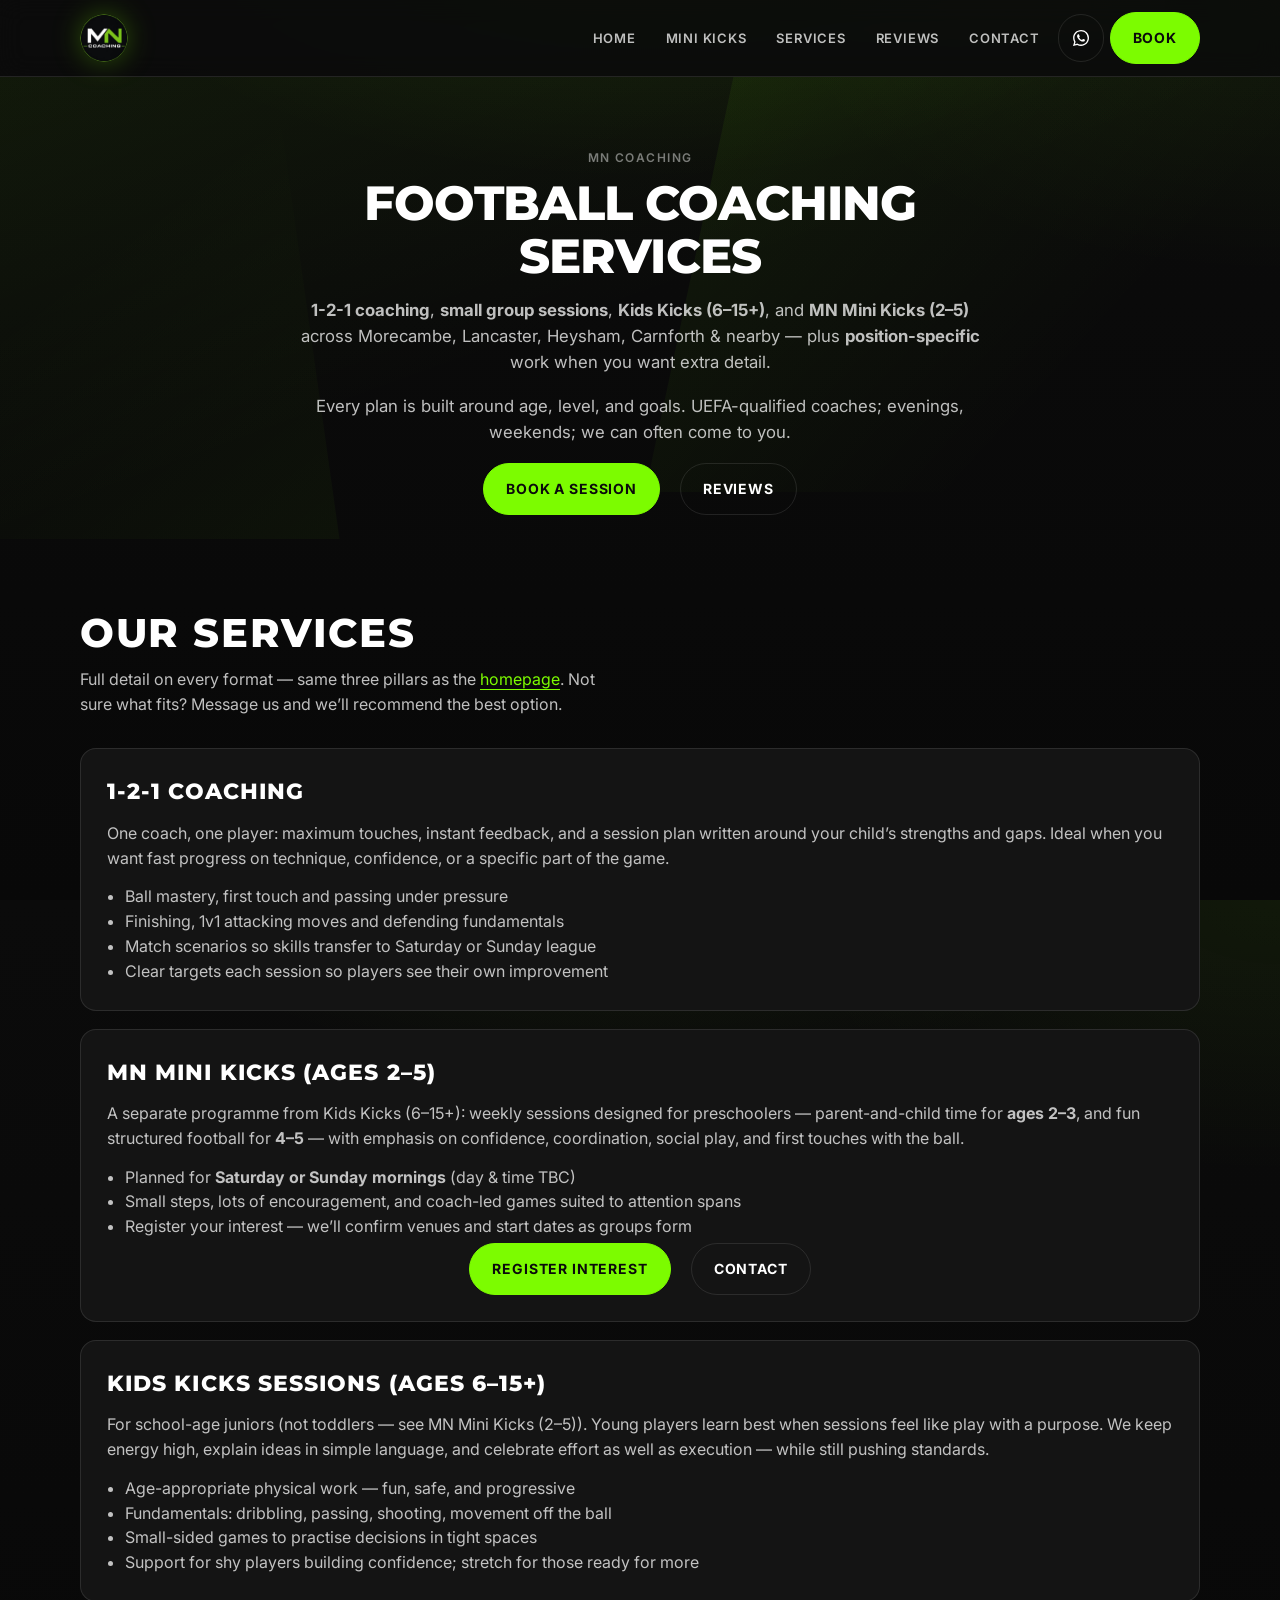
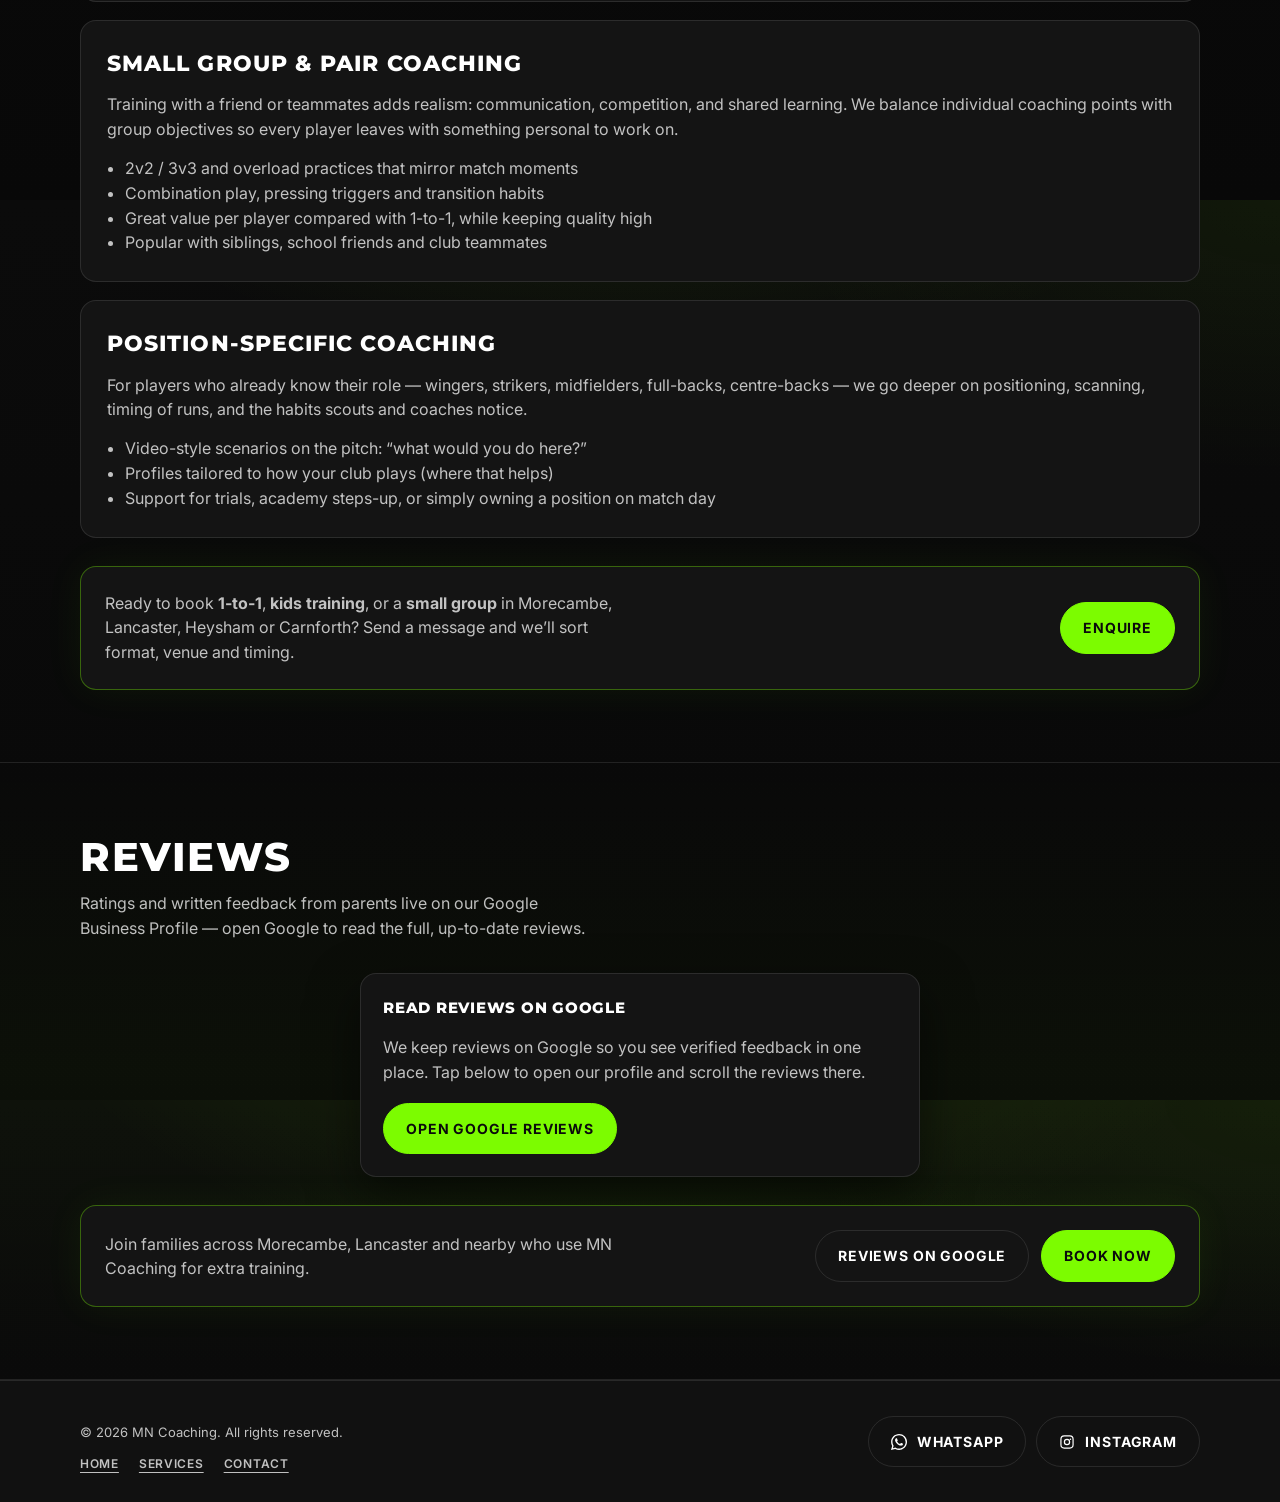
==== commit 946da259: "Add MN Mini Kicks (2-5) section, logo, and form integration - Restore image-based brand logo in head" ====
--- a/services.html
+++ b/services.html
@@ -93,6 +93,18 @@
                 "position": 1,
                 "item": {
                   "@type": "Service",
+                  "name": "MN Mini Kicks (ages 2–5)",
+                  "description": "Weekly introductory sessions for toddlers and pre-schoolers: parent-and-child for 2–3s, structured fun for 4–5s. Register interest online.",
+                  "provider": { "@id": "https://mncoaching.co.uk/#localbusiness" },
+                  "url": "https://docs.google.com/forms/d/1qHRt_CTebqp7fzGn4LnAEVLxRA7yOFCWUo5jcwsUfqg/viewform",
+                  "areaServed": "Morecambe, Lancaster, Heysham, Carnforth and Lancashire"
+                }
+              },
+              {
+                "@type": "ListItem",
+                "position": 2,
+                "item": {
+                  "@type": "Service",
                   "name": "1-to-1 football coaching",
                   "description": "Individual sessions focused on technique, confidence and match impact for young players.",
                   "provider": { "@id": "https://mncoaching.co.uk/#localbusiness" },
@@ -101,18 +113,18 @@
               },
               {
                 "@type": "ListItem",
-                "position": 2,
+                "position": 3,
                 "item": {
                   "@type": "Service",
-                  "name": "Kids Kicks sessions",
-                  "description": "Age-appropriate coaching for children — fundamentals and fun in a positive environment.",
+                  "name": "Kids Kicks sessions (ages 6–15+)",
+                  "description": "Age-appropriate coaching for school-age juniors — fundamentals and fun in a positive environment.",
                   "provider": { "@id": "https://mncoaching.co.uk/#localbusiness" },
                   "areaServed": "Morecambe, Lancaster, Heysham, Carnforth and Lancashire"
                 }
               },
               {
                 "@type": "ListItem",
-                "position": 3,
+                "position": 4,
                 "item": {
                   "@type": "Service",
                   "name": "Small group football coaching",
@@ -123,7 +135,7 @@
               },
               {
                 "@type": "ListItem",
-                "position": 4,
+                "position": 5,
                 "item": {
                   "@type": "Service",
                   "name": "Position-specific football coaching",
@@ -139,7 +151,14 @@
             "@id": "https://mncoaching.co.uk/#localbusiness",
             "name": "MN Coaching",
             "url": "https://mncoaching.co.uk/",
-            "telephone": "+447943869697"
+            "telephone": "+447943869697",
+            "serviceType": [
+              "MN Mini Kicks (ages 2–5)",
+              "Kids Kicks sessions (ages 6–15+)",
+              "1-to-1 football coaching",
+              "Small group football coaching",
+              "Position-specific football coaching"
+            ]
           }
         ]
       }
@@ -152,17 +171,26 @@
       rel="stylesheet"
     />
 
-    <link rel="stylesheet" href="./styles.css" />
+    <link rel="stylesheet" href="./styles.css?v=5" />
     <link rel="icon" href="./favicon.svg" type="image/svg+xml" />
+    <link rel="apple-touch-icon" href="./images/mn-coaching-logo.png" />
   </head>
   <body>
     <a class="skip-link" href="#main">Skip to content</a>
 
     <header class="site-header" data-header>
       <div class="container header-inner">
-        <a class="brand" href="index.html" aria-label="MN Coaching home">
-          <span class="brand-mark" aria-hidden="true">MN</span>
-          <span class="brand-text">Coaching</span>
+        <a class="brand brand--logo" href="index.html" aria-label="MN Coaching home">
+          <span class="brand-logo-wrap" aria-hidden="true">
+            <img
+              class="brand-logo-img"
+              src="./images/mn-coaching-logo.png?v=2"
+              alt=""
+              width="48"
+              height="48"
+              decoding="async"
+            />
+          </span>
         </a>
 
         <nav class="nav" aria-label="Primary">
@@ -179,6 +207,7 @@
 
           <div class="nav-panel" id="primary-nav" data-nav-panel>
             <a class="nav-link" href="index.html">Home</a>
+            <a class="nav-link" href="index.html#mini-kicks">Mini Kicks</a>
             <a class="nav-link" href="#service-one-to-one">Services</a>
             <a class="nav-link" href="#parent-reviews">Reviews</a>
             <a class="nav-link" href="index.html#contact">Contact</a>
@@ -211,9 +240,9 @@
           <p class="hero-kicker">MN Coaching</p>
           <h1>Football coaching services</h1>
           <p class="lead">
-            <strong>1-2-1 coaching</strong>, <strong>small group sessions</strong>, and <strong>Kids Kicks</strong> across
-            Morecambe, Lancaster, Heysham, Carnforth &amp; nearby — plus <strong>position-specific</strong> work when you
-            want extra detail.
+            <strong>1-2-1 coaching</strong>, <strong>small group sessions</strong>, <strong>Kids Kicks (6–15+)</strong>, and
+            <strong><a href="#service-mini-kicks">MN Mini Kicks (2–5)</a></strong> across Morecambe, Lancaster, Heysham,
+            Carnforth &amp; nearby — plus <strong>position-specific</strong> work when you want extra detail.
           </p>
           <p class="lead">
             Every plan is built around age, level, and goals. UEFA-qualified coaches; evenings, weekends; we can often
@@ -251,10 +280,36 @@
             </ul>
           </article>
 
+          <article class="service-detail" id="service-mini-kicks">
+            <h2>MN Mini Kicks (ages 2–5)</h2>
+            <p class="lede">
+              A separate programme from <a href="#service-kids">Kids Kicks (6–15+)</a>: weekly sessions designed for
+              preschoolers — parent-and-child time for <strong>ages 2–3</strong>, and fun structured football for
+              <strong>4–5</strong> — with emphasis on confidence, coordination, social play, and first touches with the
+              ball.
+            </p>
+            <ul class="bullets">
+              <li>Planned for <strong>Saturday or Sunday mornings</strong> (day &amp; time TBC)</li>
+              <li>Small steps, lots of encouragement, and coach-led games suited to attention spans</li>
+              <li>Register your interest — we’ll confirm venues and start dates as groups form</li>
+            </ul>
+            <div class="hero-actions">
+              <a
+                class="btn btn-primary"
+                href="https://docs.google.com/forms/d/1qHRt_CTebqp7fzGn4LnAEVLxRA7yOFCWUo5jcwsUfqg/viewform"
+                target="_blank"
+                rel="noopener noreferrer"
+                >Register interest</a
+              >
+              <a class="btn btn-ghost" href="index.html#contact">Contact</a>
+            </div>
+          </article>
+
           <article class="service-detail" id="service-kids">
             <h2>Kids Kicks sessions (ages 6–15+)</h2>
             <p class="lede">
-              Young players learn best when sessions feel like play with a purpose. We keep energy high, explain ideas in
+              For school-age juniors (not toddlers — see <a href="#service-mini-kicks">MN Mini Kicks (2–5)</a>). Young
+              players learn best when sessions feel like play with a purpose. We keep energy high, explain ideas in
               simple language, and celebrate effort as well as execution — while still pushing standards.
             </p>
             <ul class="bullets">
@@ -397,6 +452,6 @@
       </div>
     </div>
 
-    <script src="./script.js" defer></script>
+    <script src="./script.js?v=4" defer></script>
   </body>
 </html>
--- a/styles.css
+++ b/styles.css
@@ -127,6 +127,41 @@
   color: var(--text);
 }
 
+.brand--logo {
+  gap: 0;
+}
+
+.brand-logo-wrap {
+  display: inline-flex;
+  align-items: center;
+  justify-content: center;
+  line-height: 0;
+  border-radius: 50%;
+  overflow: hidden;
+  filter: drop-shadow(0 0 14px rgba(124, 252, 0, 0.28));
+  transition: filter var(--duration) var(--ease), transform var(--duration) var(--ease);
+}
+
+.brand-logo-img {
+  display: block;
+  height: 48px;
+  width: 48px;
+  object-fit: cover;
+  border-radius: 50%;
+}
+
+.brand:hover .brand-logo-wrap {
+  filter: drop-shadow(0 0 20px rgba(124, 252, 0, 0.5));
+  transform: scale(1.03);
+}
+
+@media (max-width: 480px) {
+  .brand-logo-img {
+    height: 42px;
+    width: 42px;
+  }
+}
+
 .brand-mark {
   display: grid;
   place-items: center;
@@ -1210,6 +1245,218 @@
   }
 }
 
+/* —— MN Mini Kicks (2–5) —— */
+.section--mini-kicks {
+  position: relative;
+  overflow: hidden;
+  border-top: 1px solid var(--border-strong);
+  border-bottom: 1px solid var(--border-strong);
+  background:
+    radial-gradient(ellipse 90% 70% at 50% 0%, rgba(124, 252, 0, 0.1), transparent 55%),
+    linear-gradient(180deg, rgba(124, 252, 0, 0.04), transparent 45%),
+    var(--bg-2);
+}
+
+.section--mini-kicks::before {
+  content: "";
+  position: absolute;
+  inset: 0;
+  background: radial-gradient(circle at 85% 60%, rgba(124, 252, 0, 0.06), transparent 45%);
+  pointer-events: none;
+}
+
+.section--mini-kicks .container {
+  position: relative;
+  z-index: 1;
+}
+
+.mini-kicks-head-logo {
+  display: block;
+  width: 84px;
+  height: 84px;
+  margin: 0 auto 14px;
+  object-fit: cover;
+  border-radius: 50%;
+  filter: drop-shadow(0 0 20px rgba(124, 252, 0, 0.45));
+}
+
+.mini-kicks-eyebrow {
+  margin: 0 0 8px;
+  font-size: 0.75rem;
+  font-weight: 700;
+  letter-spacing: 0.16em;
+  text-transform: uppercase;
+  color: var(--primary);
+}
+
+.mini-kicks-tag {
+  margin: 0;
+  font-family: var(--font-heading);
+  font-size: 1rem;
+  font-weight: 700;
+  color: var(--muted);
+  letter-spacing: 0.04em;
+}
+
+.mini-kicks-layout {
+  display: grid;
+  grid-template-columns: 1fr;
+  gap: 28px;
+  align-items: start;
+  margin-top: 28px;
+  max-width: 920px;
+  margin-left: auto;
+  margin-right: auto;
+}
+
+.mini-kicks-copy {
+  text-align: center;
+}
+
+.mini-kicks-lead {
+  font-size: 1.0625rem;
+  line-height: 1.65;
+  color: rgba(255, 255, 255, 0.88);
+  margin: 0 0 22px;
+  max-width: 48ch;
+  margin-left: auto;
+  margin-right: auto;
+}
+
+.mini-kicks-points {
+  list-style: none;
+  padding: 0;
+  margin: 0 0 26px;
+  display: grid;
+  gap: 14px;
+  text-align: left;
+  max-width: 40rem;
+  margin-left: auto;
+  margin-right: auto;
+}
+
+.mini-kicks-points li {
+  position: relative;
+  padding-left: 36px;
+  font-size: 1rem;
+  line-height: 1.45;
+  color: var(--muted);
+}
+
+.mini-kicks-points li::before {
+  content: "";
+  position: absolute;
+  left: 0;
+  top: 0.35em;
+  width: 22px;
+  height: 22px;
+  border-radius: 6px;
+  border: 2px solid var(--primary);
+  background: var(--primary-muted);
+  box-shadow: 0 0 14px rgba(124, 252, 0, 0.2);
+}
+
+.mini-kicks-cta {
+  display: flex;
+  flex-wrap: wrap;
+  gap: 14px;
+  align-items: center;
+  justify-content: center;
+}
+
+.mini-kicks-snap {
+  border-radius: 22px;
+  border: 1px solid var(--border-strong);
+  background: var(--bg-elevated);
+  box-shadow: 0 0 40px rgba(124, 252, 0, 0.08);
+  padding: 22px 20px;
+  text-align: left;
+}
+
+.mini-kicks-snap h3 {
+  font-family: var(--font-heading);
+  font-size: 0.85rem;
+  font-weight: 800;
+  letter-spacing: 0.08em;
+  text-transform: uppercase;
+  color: var(--primary);
+  margin: 0 0 14px;
+}
+
+.mini-kicks-agegrid {
+  display: grid;
+  grid-template-columns: 1fr 1fr;
+  gap: 12px;
+  margin-bottom: 14px;
+}
+
+.mini-kicks-age {
+  border-radius: var(--radius-sm);
+  padding: 12px;
+  border: 1px solid var(--border);
+  background: var(--panel);
+}
+
+.mini-kicks-age strong {
+  display: block;
+  font-size: 0.95rem;
+  color: var(--text);
+  margin-bottom: 4px;
+}
+
+.mini-kicks-age span {
+  font-size: 0.8125rem;
+  color: var(--muted);
+  line-height: 1.35;
+}
+
+.mini-kicks-note {
+  font-size: 0.8125rem;
+  color: rgba(255, 255, 255, 0.55);
+  margin: 0;
+  line-height: 1.5;
+}
+
+.page-home .section--mini-kicks .section-head {
+  margin-bottom: 0;
+}
+
+@media (min-width: 881px) {
+  .mini-kicks-layout {
+    grid-template-columns: 1.1fr 0.9fr;
+    gap: 36px;
+    align-items: stretch;
+  }
+
+  .mini-kicks-copy {
+    text-align: left;
+  }
+
+  .mini-kicks-lead {
+    margin-left: 0;
+    margin-right: 0;
+    max-width: none;
+  }
+
+  .mini-kicks-points {
+    margin-left: 0;
+    margin-right: 0;
+    max-width: none;
+  }
+
+  .mini-kicks-icons {
+    justify-content: flex-start;
+  }
+
+  .mini-kicks-cta {
+    justify-content: flex-start;
+  }
+
+  .page-home .section--mini-kicks .section-head {
+    text-align: center;
+  }
+}
+
 /* Homepage: centred sections and columns */
 .page-home .split {
   justify-items: center;
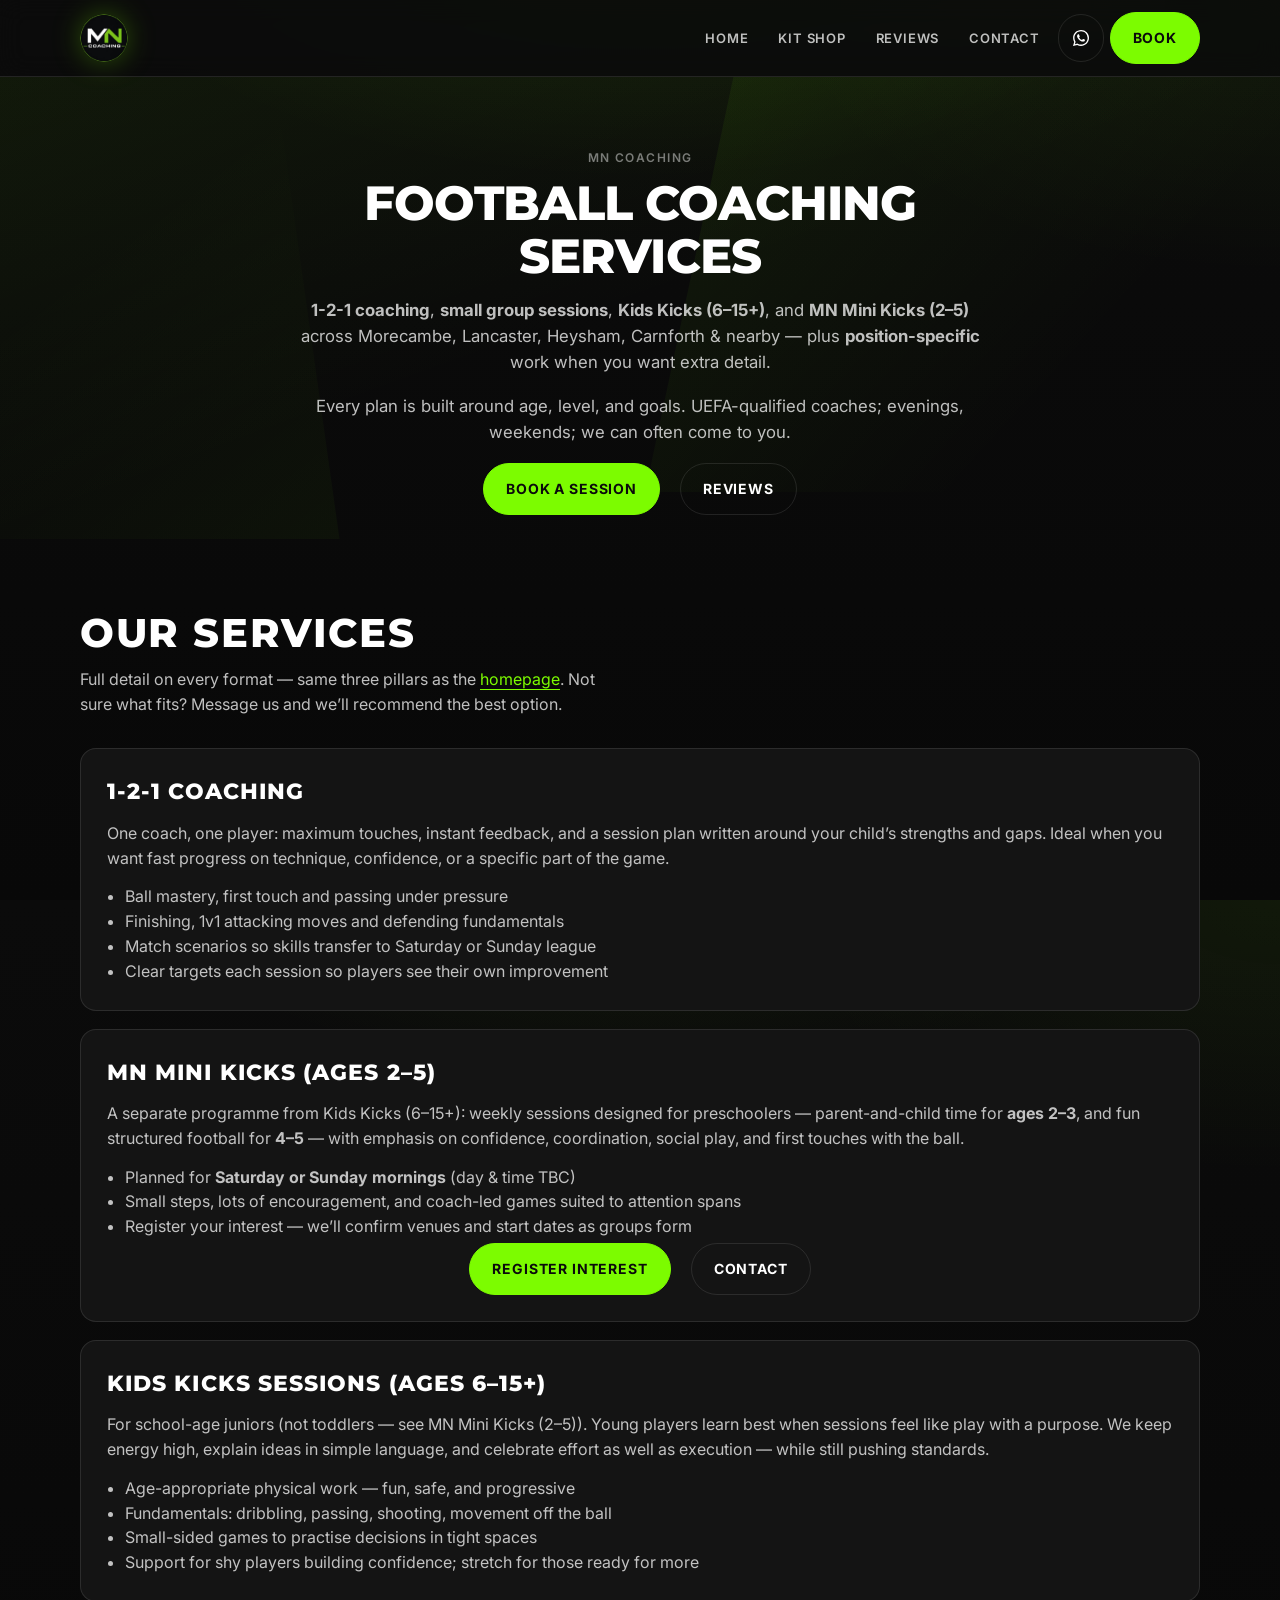
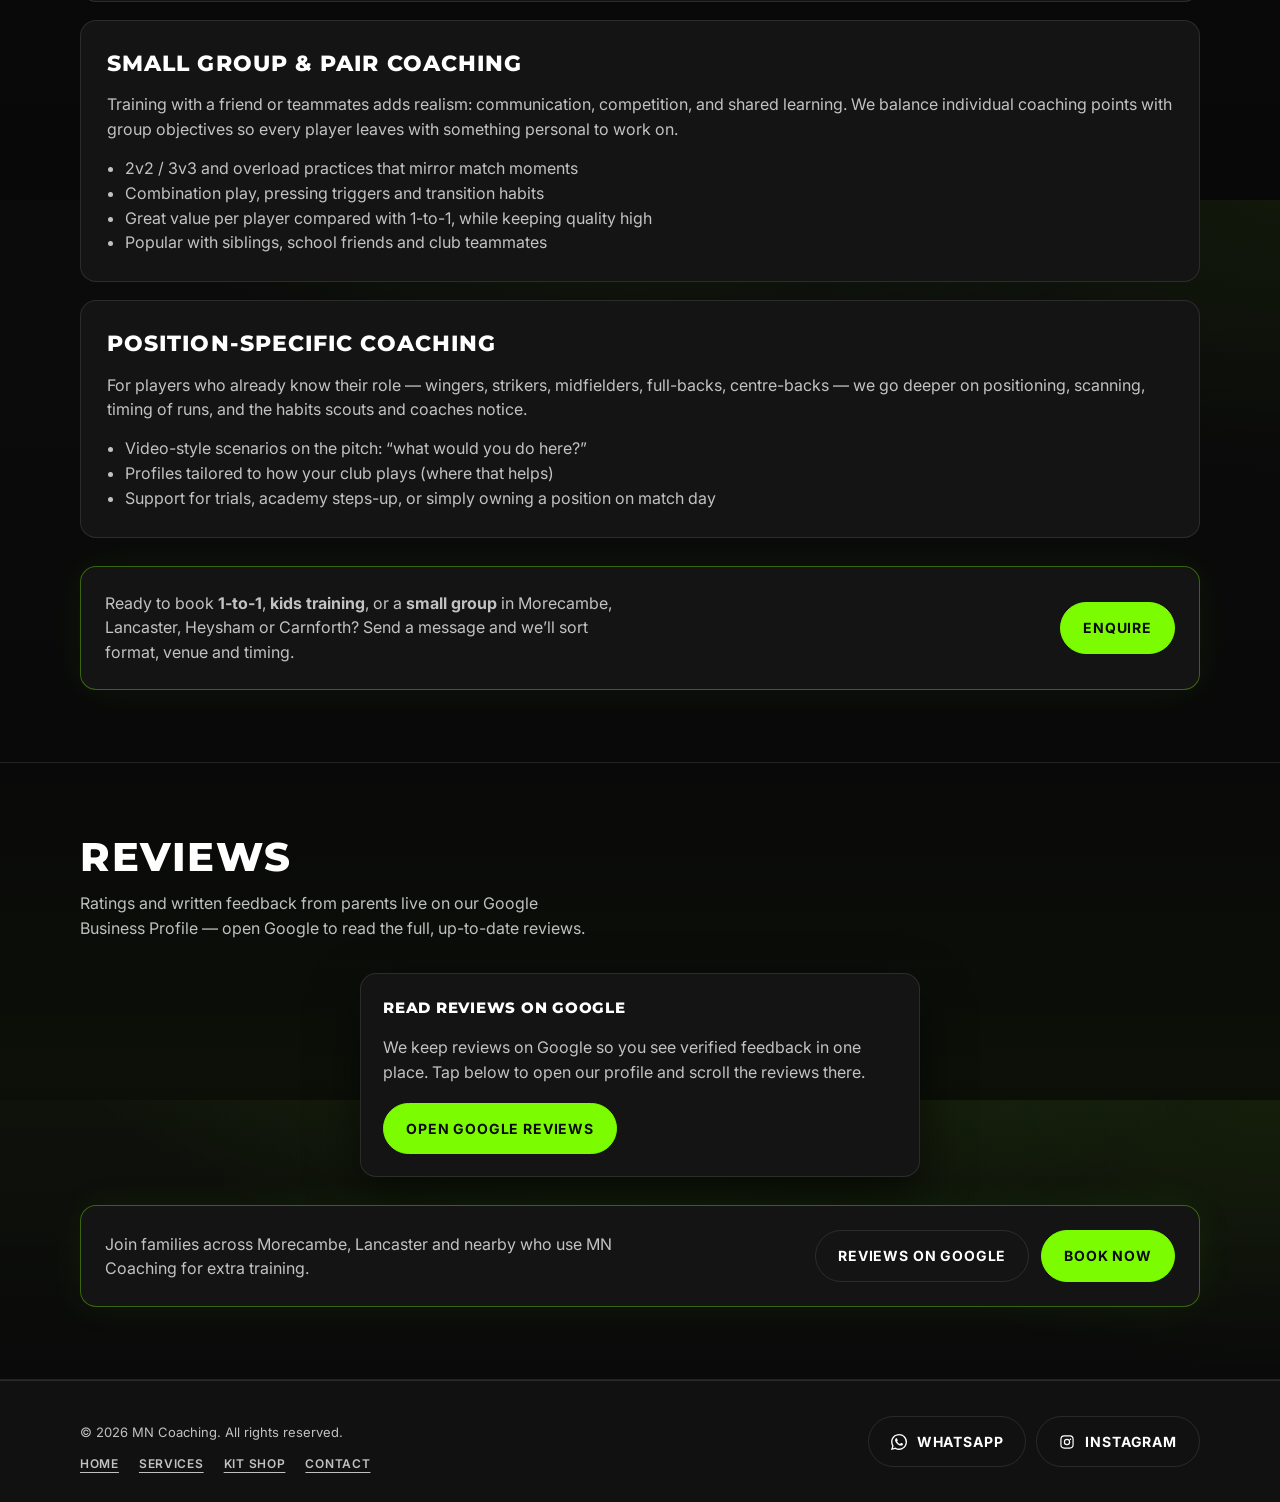
==== commit 9b15ba71: "Add official kit shop page and streamline top navigation Co-authored-by: Cursor <cursoragent@cursor." ====
--- a/services.html
+++ b/services.html
@@ -207,8 +207,7 @@
 
           <div class="nav-panel" id="primary-nav" data-nav-panel>
             <a class="nav-link" href="index.html">Home</a>
-            <a class="nav-link" href="index.html#mini-kicks">Mini Kicks</a>
-            <a class="nav-link" href="#service-one-to-one">Services</a>
+            <a class="nav-link" href="kit-shop.html">Kit Shop</a>
             <a class="nav-link" href="#parent-reviews">Reviews</a>
             <a class="nav-link" href="index.html#contact">Contact</a>
             <a
@@ -407,6 +406,7 @@
           <nav class="footer-links" aria-label="Footer">
             <a href="index.html">Home</a>
             <a href="services.html">Services</a>
+            <a href="kit-shop.html">Kit Shop</a>
             <a href="index.html#contact">Contact</a>
           </nav>
         </div>
--- a/styles.css
+++ b/styles.css
@@ -1515,3 +1515,230 @@
 .page-home .footer-links {
   justify-content: center;
 }
+
+/* Kit shop */
+.page-kit-shop .sticky-cta {
+  display: none;
+}
+
+.kit-shop-hero {
+  position: relative;
+  padding: clamp(48px, 10vw, 88px) 0 clamp(28px, 5vw, 48px);
+  overflow: hidden;
+  text-align: center;
+}
+
+.kit-shop-hero__inner {
+  position: relative;
+  z-index: 1;
+  display: flex;
+  flex-direction: column;
+  align-items: center;
+}
+
+.kit-shop-hero__logo {
+  width: clamp(72px, 12vw, 96px);
+  height: auto;
+  margin-bottom: 20px;
+  filter: drop-shadow(0 8px 24px rgba(124, 252, 0, 0.25));
+}
+
+.kit-shop-hero__lead {
+  max-width: 52ch;
+  margin: 0 auto 24px;
+  color: var(--muted);
+  font-size: clamp(1rem, 2vw, 1.125rem);
+  line-height: 1.6;
+}
+
+.kit-shop-hero__badges {
+  display: flex;
+  flex-wrap: wrap;
+  justify-content: center;
+  gap: 10px;
+}
+
+.kit-shop-badge {
+  display: inline-flex;
+  align-items: center;
+  padding: 8px 16px;
+  border-radius: var(--radius-pill);
+  border: 1px solid var(--border-strong);
+  background: var(--primary-muted);
+  color: var(--primary);
+  font-size: 12px;
+  font-weight: 700;
+  text-transform: uppercase;
+  letter-spacing: 0.08em;
+}
+
+.kit-shop-section {
+  padding-top: 0;
+  padding-bottom: clamp(48px, 8vw, 80px);
+}
+
+.kit-shop-container {
+  max-width: 1080px;
+}
+
+.kit-shop-layout {
+  display: grid;
+  grid-template-columns: minmax(0, 1fr) minmax(0, 1.05fr);
+  gap: clamp(20px, 4vw, 32px);
+  align-items: stretch;
+}
+
+.kit-shop-panel {
+  border-radius: var(--radius);
+  padding: clamp(28px, 4vw, 40px);
+  background: linear-gradient(165deg, rgba(124, 252, 0, 0.1) 0%, var(--bg-elevated) 42%);
+  border: 1px solid var(--border-strong);
+  box-shadow: var(--shadow), 0 0 60px rgba(124, 252, 0, 0.08);
+}
+
+.kit-shop-panel__eyebrow {
+  margin: 0 0 10px;
+  font-size: 12px;
+  font-weight: 700;
+  text-transform: uppercase;
+  letter-spacing: 0.1em;
+  color: var(--primary);
+}
+
+.kit-shop-panel__title {
+  font-family: var(--font-heading);
+  font-size: clamp(1.35rem, 3vw, 1.75rem);
+  font-weight: 800;
+  text-transform: uppercase;
+  letter-spacing: 0.04em;
+  margin: 0 0 14px;
+  line-height: 1.15;
+}
+
+.kit-shop-features {
+  list-style: none;
+  margin: 24px 0;
+  padding: 0;
+  display: grid;
+  gap: 12px;
+}
+
+.kit-shop-features li {
+  position: relative;
+  padding-left: 28px;
+  color: var(--muted);
+  font-size: 0.95rem;
+}
+
+.kit-shop-features li::before {
+  content: "";
+  position: absolute;
+  left: 0;
+  top: 0.45em;
+  width: 16px;
+  height: 16px;
+  border-radius: 50%;
+  background: var(--primary-muted);
+  box-shadow: inset 0 0 0 2px var(--primary);
+}
+
+.kit-shop-cta-group {
+  display: flex;
+  flex-wrap: wrap;
+  gap: 12px;
+  margin-bottom: 18px;
+}
+
+.kit-shop-cta {
+  box-shadow: 0 0 28px rgba(124, 252, 0, 0.35);
+}
+
+.kit-shop-cta:hover {
+  box-shadow: 0 0 40px rgba(124, 252, 0, 0.5);
+}
+
+.kit-shop-note {
+  margin: 0;
+  padding-top: 16px;
+  border-top: 1px solid var(--border);
+}
+
+.kit-shop-categories {
+  display: grid;
+  grid-template-columns: repeat(2, 1fr);
+  gap: 16px;
+}
+
+.kit-shop-category {
+  border-radius: var(--radius);
+  padding: 22px 20px;
+  background: var(--bg-elevated);
+  border: 1px solid var(--border);
+  transition:
+    transform var(--duration) var(--ease),
+    border-color var(--duration) var(--ease),
+    box-shadow var(--duration) var(--ease);
+}
+
+.kit-shop-category:hover {
+  transform: translateY(-3px);
+  border-color: var(--border-strong);
+  box-shadow: 0 12px 32px rgba(0, 0, 0, 0.35), 0 0 24px rgba(124, 252, 0, 0.1);
+}
+
+.kit-shop-category__icon {
+  width: 44px;
+  height: 44px;
+  margin-bottom: 14px;
+  color: var(--primary);
+}
+
+.kit-shop-category__icon svg {
+  width: 100%;
+  height: 100%;
+  stroke: currentColor;
+  fill: none;
+  stroke-width: 1.5;
+  stroke-linecap: round;
+  stroke-linejoin: round;
+}
+
+.kit-shop-category h3 {
+  font-family: var(--font-heading);
+  font-size: 0.9rem;
+  font-weight: 800;
+  text-transform: uppercase;
+  letter-spacing: 0.06em;
+  margin: 0 0 8px;
+}
+
+.kit-shop-category p {
+  margin: 0;
+  color: var(--muted);
+  font-size: 0.875rem;
+  line-height: 1.5;
+}
+
+@media (max-width: 880px) {
+  .kit-shop-layout {
+    grid-template-columns: 1fr;
+  }
+
+  .kit-shop-categories {
+    grid-template-columns: 1fr 1fr;
+  }
+}
+
+@media (max-width: 520px) {
+  .kit-shop-categories {
+    grid-template-columns: 1fr;
+  }
+
+  .kit-shop-cta-group {
+    flex-direction: column;
+  }
+
+  .kit-shop-cta-group .btn {
+    width: 100%;
+  }
+}
